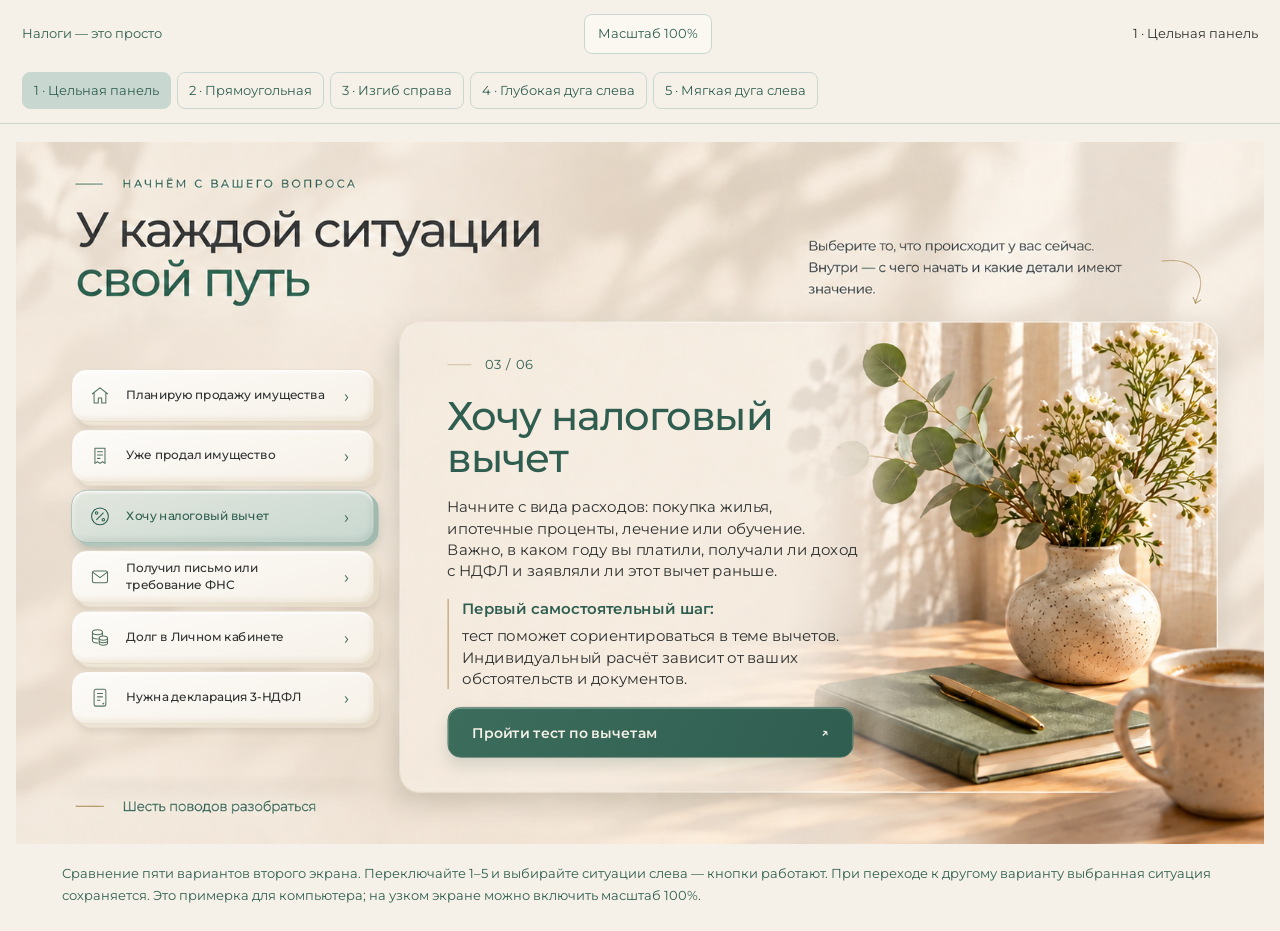
==== page2/index.html @ 642af8bf "Add five panel comparison previews under page2" ====
<!doctype html><html lang="ru"><head><meta charset="utf-8"><meta name="viewport" content="width=device-width,initial-scale=1"><meta name="robots" content="noindex,nofollow"><title>1 · Цельная панель · Сравнение второго экрана</title><link rel="stylesheet" href="assets/lab.css"><link rel="stylesheet" href="assets/scene.css"><link rel="stylesheet" href="assets/gap.css"><link rel="stylesheet" href="assets/b.css"><script src="assets/scene.js" defer></script><link rel="stylesheet" href="assets/variants.css"><script src="assets/variants.js" defer></script></head><body data-variant="4" data-mode="live"><header class="viewer-bar"><a href="../">Налоги — это просто</a><nav class="compositions compositions-all" aria-label="Вариант панели"><a href="index.html" data-composition="b" aria-current="page">1 · Цельная панель</a><a href="2.html" data-composition="rect">2 · Прямоугольная</a><a href="3.html" data-composition="v">3 · Изгиб справа</a><a href="4.html" data-composition="left">4 · Глубокая дуга слева</a><a href="5.html" data-composition="arc">5 · Мягкая дуга слева</a></nav><div class="viewer-controls"><button type="button" data-zoom>Масштаб 100%</button></div><span>1 · Цельная панель</span></header><div class="viewport"><div class="scene-frame"><main id="экран-02" class="artboard"><h1 class="sr-only">У каждой ситуации свой путь</h1><img class="artwork" src="assets/image-225c6e0b09ae.webp" width="1672" height="941" alt="" aria-hidden="true"><div class="interactive-layer"><div class="repair repair-buttons" aria-hidden="true"></div><div class="repair repair-joint" aria-hidden="true"></div><div class="repair repair-copy" aria-hidden="true"></div><div class="choices" role="tablist" aria-label="Выберите свою ситуацию" aria-orientation="vertical"><button class="key" type="button" id="key-0" role="tab" aria-controls="answer-0" aria-selected="false" tabindex="-1"><span class="key-face"><span class="key-icon" aria-hidden="true"><svg viewBox="0 0 24 24" fill="none" stroke="currentColor" stroke-width="1.25" stroke-linecap="round" stroke-linejoin="round" aria-hidden="true"><path d="m3 10 9-7 9 7M5 9v12h5v-6h4v6h5V9"/></svg></span><span class="key-label">Планирую продажу имущества</span><span class="key-arrow" aria-hidden="true">›</span></span></button><button class="key" type="button" id="key-1" role="tab" aria-controls="answer-1" aria-selected="false" tabindex="-1"><span class="key-face"><span class="key-icon" aria-hidden="true"><svg viewBox="0 0 24 24" fill="none" stroke="currentColor" stroke-width="1.25" stroke-linecap="round" stroke-linejoin="round" aria-hidden="true"><path d="M6 3h12v18l-3-2-3 2-3-2-3 2V3Z M9 7h6M9 11h6M9 15h3"/></svg></span><span class="key-label">Уже продал имущество</span><span class="key-arrow" aria-hidden="true">›</span></span></button><button class="key" type="button" id="key-2" role="tab" aria-controls="answer-2" aria-selected="true" tabindex="0"><span class="key-face"><span class="key-icon" aria-hidden="true"><svg viewBox="0 0 24 24" fill="none" stroke="currentColor" stroke-width="1.25" stroke-linecap="round" stroke-linejoin="round" aria-hidden="true"><circle cx="12" cy="12" r="10"/><path d="m8 16 8-8"/><circle cx="8" cy="8" r="1.5"/><circle cx="16" cy="16" r="1.5"/></svg></span><span class="key-label">Хочу налоговый вычет</span><span class="key-arrow" aria-hidden="true">›</span></span></button><button class="key" type="button" id="key-3" role="tab" aria-controls="answer-3" aria-selected="false" tabindex="-1"><span class="key-face"><span class="key-icon" aria-hidden="true"><svg viewBox="0 0 24 24" fill="none" stroke="currentColor" stroke-width="1.25" stroke-linecap="round" stroke-linejoin="round" aria-hidden="true"><rect x="3" y="5" width="18" height="14" rx="2"/><path d="m4 7 8 6 8-6"/></svg></span><span class="key-label">Получил письмо или требование ФНС</span><span class="key-arrow" aria-hidden="true">›</span></span></button><button class="key" type="button" id="key-4" role="tab" aria-controls="answer-4" aria-selected="false" tabindex="-1"><span class="key-face"><span class="key-icon" aria-hidden="true"><svg viewBox="0 0 24 24" fill="none" stroke="currentColor" stroke-width="1.25" stroke-linecap="round" stroke-linejoin="round" aria-hidden="true"><ellipse cx="9" cy="6" rx="6" ry="3"/><path d="M3 6v10c0 1.7 2.7 3 6 3M3 11c0 1.7 2.7 3 6 3M15 6v4"/><ellipse cx="16" cy="13" rx="5" ry="2.5"/><path d="M11 13v6c0 1.4 2.2 2.5 5 2.5s5-1.1 5-2.5v-6M11 16c0 1.4 2.2 2.5 5 2.5s5-1.1 5-2.5"/></svg></span><span class="key-label">Долг в Личном кабинете</span><span class="key-arrow" aria-hidden="true">›</span></span></button><button class="key" type="button" id="key-5" role="tab" aria-controls="answer-5" aria-selected="false" tabindex="-1"><span class="key-face"><span class="key-icon" aria-hidden="true"><svg viewBox="0 0 24 24" fill="none" stroke="currentColor" stroke-width="1.25" stroke-linecap="round" stroke-linejoin="round" aria-hidden="true"><rect x="5" y="2" width="14" height="20" rx="2"/><path d="M9 7h6M9 11h6M9 15h3"/><circle cx="16" cy="19" r=".5"/></svg></span><span class="key-label">Нужна декларация <span class="sx-nowrap">3-НДФЛ</span></span><span class="key-arrow" aria-hidden="true">›</span></span></button></div><article class="response" id="answer-0" role="tabpanel" aria-labelledby="key-0" tabindex="0" hidden><div class="response-inner"><span class="response-number" aria-hidden="true">01 / 06</span><h2>Планирую продажу имущества</h2><div class="response-body"><p>До сделки можно разобрать, как дата и способ приобретения имущества влияют на налог. Наследство, покупка, дарение и долевая собственность требуют разных исходных данных.</p><p class="np02-prepare"><strong>Для начала:</strong> что продаёте, как и когда получили имущество, за какую сумму планируете продать. Если сохранились документы о расходах на покупку — они тоже важны.</p><a class="np02-action" href="../" target="_blank" rel="noopener" data-open-service="consultation" data-topic="Налоги до продажи имущества">Разобрать налоги до сделки</a></div></div></article><article class="response" id="answer-1" role="tabpanel" aria-labelledby="key-1" tabindex="0" hidden><div class="response-inner"><span class="response-number" aria-hidden="true">02 / 06</span><h2>Уже продал имущество</h2><div class="response-body"><p>После продажи разбираем уже состоявшуюся сделку: возникает ли обязанность отчитаться и уплатить налог, какие расходы или вычеты можно учесть. Сам факт продажи ещё не означает, что налог обязательно есть.</p><p class="np02-prepare"><strong>Подготовьте:</strong> даты приобретения и продажи, суммы по договорам, сведения о долях и документы о покупке. Если декларация уже подавалась, сообщите об этом.</p><a class="np02-action" href="../" target="_blank" rel="noopener" data-open-service="consultation" data-topic="Разбор состоявшейся продажи">Разобрать состоявшуюся продажу</a></div></div></article><article class="response" id="answer-2" role="tabpanel" aria-labelledby="key-2" tabindex="0" ><div class="response-inner"><span class="response-number" aria-hidden="true">03 / 06</span><h2>Хочу налоговый вычет</h2><div class="response-body"><p>Начните с вида расходов: покупка жилья, ипотечные проценты, лечение или обучение. Важно, в каком году вы платили, получали ли доход с НДФЛ и заявляли ли этот вычет раньше.</p><p class="np02-prepare"><strong>Первый самостоятельный шаг:</strong> тест поможет сориентироваться в теме вычетов. Индивидуальный расчёт зависит от ваших обстоятельств и документов.</p><a class="np02-action" href="https://secret.nalog-prosto.ru/vychety/test/" target="_blank" rel="noopener noreferrer">Пройти тест по вычетам</a></div></div></article><article class="response" id="answer-3" role="tabpanel" aria-labelledby="key-3" tabindex="0" hidden><div class="response-inner"><span class="response-number" aria-hidden="true">04 / 06</span><h2>Получил письмо или требование ФНС</h2><div class="response-body"><p>Уведомление, требование, акт и решение — разные документы. Для следующего шага нужно увидеть, что именно просит инспекция, к какому периоду относится вопрос и какой срок указан в документе.</p><p class="np02-prepare"><strong>Начните с документа:</strong> укажите его название, дату получения и суть запроса. Для предметного разбора важны все страницы и приложения, а не только заголовок.</p><a class="np02-action" href="../" target="_blank" rel="noopener" data-topic="Разбор письма или требования ФНС">Обсудить разбор документа</a></div></div></article><article class="response" id="answer-4" role="tabpanel" aria-labelledby="key-4" tabindex="0" hidden><div class="response-inner"><span class="response-number" aria-hidden="true">05 / 06</span><h2>Долг в Личном кабинете</h2><div class="response-body"><p>Одна общая сумма не объясняет причину задолженности. Нужна детализация: какой налог начислен, за какой период, какие платежи учтены, есть ли пени и сообщения инспекции.</p><p class="np02-prepare"><strong>Для обращения:</strong> опишите, что не сходится с вашими расчётами, когда заметили сумму и какие оплаты уже были. Способ передачи сведений из кабинета согласуем отдельно.</p><a class="np02-action" href="../" target="_blank" rel="noopener" data-open-service="account" data-topic="Анализ задолженности в ЛК ФНС">Обсудить анализ ЛК</a></div></div></article><article class="response" id="answer-5" role="tabpanel" aria-labelledby="key-5" tabindex="0" hidden><div class="response-inner"><span class="response-number" aria-hidden="true">06 / 06</span><h2>Нужна декларация <span class="sx-nowrap">3-НДФЛ</span></h2><div class="response-body"><p>Декларация на вычет и декларация о доходе решают разные задачи. Укажите год, причину подготовки, виды доходов и вычетов. Отдельно важно, первичная это декларация или исправление уже поданной.</p><p class="np02-prepare"><strong>Не только заполнить форму:</strong> сведения в декларации должны соответствовать вашей ситуации и подтверждающим документам. Сначала определяем задачу, затем состав подготовки.</p><a class="np02-action" href="../" target="_blank" rel="noopener" data-open-service="declaration" data-topic="Подготовка декларации 3-НДФЛ">Посмотреть порядок подготовки</a></div></div></article></div></main></div></div><footer class="viewer-note">Сравнение пяти вариантов второго экрана. Переключайте 1–5 и выбирайте ситуации слева — кнопки работают. При переходе к другому варианту выбранная ситуация сохраняется. Это примерка для компьютера; на узком экране можно включить масштаб 100%.</footer></body></html>
---- page2/assets/lab.css ----
@font-face{font-family:Montserrat;src:url('Montserrat.woff2') format('woff2');font-weight:100 900;font-display:swap}
:root{--paper:#F6F1E8;--sage:#C8D8D0;--green:#2F5E50;--gold:#C7B08A;--ink:#2E3130;--white:#fff;--small:13px;--body:16px;--title:48px;--answer:30px;--panel-radius:20px;--panel-shadow:0 16px 48px color-mix(in srgb,var(--ink) 6%,transparent)}
*{box-sizing:border-box}body{margin:0;background:var(--paper);color:var(--ink);font-family:Montserrat,Arial,sans-serif}button,a{-webkit-tap-highlight-color:transparent}button{font:inherit}a{color:var(--green)}a:focus-visible,button:focus-visible,summary:focus-visible{outline:3px solid var(--green);outline-offset:6px}[hidden]{display:none!important}
.lab-bar{display:flex;justify-content:space-between;align-items:center;gap:24px;padding:15px 32px;border-bottom:1px solid var(--sage);font-size:var(--small);background:color-mix(in srgb,var(--paper) 65%,var(--white))}.lab-bar a{text-decoration:none}.lab-nav{display:flex;gap:6px}.lab-nav a{padding:9px 13px;border:1px solid transparent;border-radius:8px}.lab-nav a[aria-current]{background:var(--green);color:var(--paper)}.lab-status{font-size:12px;color:var(--green)}
#экран-02{max-width:1440px;margin:auto;padding:42px 64px 32px}
#экран-02 .heading{display:grid;grid-template-columns:1fr 410px;align-items:end;gap:60px;margin-bottom:38px}
#экран-02 .kicker{margin:0 0 17px;font-size:var(--small);letter-spacing:.12em;text-transform:uppercase;color:var(--green)}
#экран-02 h1{font-size:var(--title);font-weight:500;line-height:1.12;letter-spacing:-.045em;margin:0}
#экран-02 h1 span{color:var(--green)}
#экран-02 .lead{font-size:var(--body);line-height:1.75;margin:0 0 4px;max-width:380px}
#экран-02 .stage{position:relative;isolation:isolate;display:grid;grid-template-columns:440px minmax(0,1fr);gap:34px;min-height:570px;align-items:start}
#экран-02 .choices{display:grid;gap:17px;padding:16px 0 20px;position:relative;z-index:2}
#экран-02 .key{--dx:3px;--dy:3px;--radius:12px;--face-top:color-mix(in srgb,var(--white) 72%,var(--paper));--face-bottom:var(--paper);--side-top:color-mix(in srgb,var(--paper) 82%,var(--gold));--side-bottom:color-mix(in srgb,var(--paper) 65%,var(--gold));--outline:color-mix(in srgb,var(--gold) 34%,var(--paper));--cast:0 5px 9px color-mix(in srgb,var(--ink) 9%,transparent),0 13px 22px color-mix(in srgb,var(--gold) 10%,transparent);--bevel:inset 0 1px 1px var(--white),inset -1px -1px 2px color-mix(in srgb,var(--gold) 17%,transparent);position:relative;isolation:isolate;width:100%;height:76px;border:0;background:transparent;color:var(--ink);padding:0;text-align:left;cursor:pointer;border-radius:var(--radius)}
#экран-02 .key::before{content:'';position:absolute;inset:0 var(--dx) var(--dy) 0;transform:translate(var(--dx),var(--dy));border-radius:var(--radius);background:linear-gradient(120deg,var(--side-top) 30%,var(--side-bottom));box-shadow:var(--cast);border:1px solid var(--outline)}
#экран-02 .key-face{position:absolute;inset:0 var(--dx) var(--dy) 0;display:grid;grid-template-columns:30px 1fr 16px;align-items:center;gap:19px;padding:10px 24px;border-radius:var(--radius);background:linear-gradient(165deg,var(--face-top),var(--face-bottom));border:1px solid var(--outline);box-shadow:var(--bevel);transition:transform .16s ease,filter .16s ease}
#экран-02 .key-icon{display:flex;align-items:center;color:color-mix(in srgb,var(--green) 75%,var(--gold))}
#экран-02 .key-icon svg{width:27px;height:27px}
#экран-02 .key-label{font-size:var(--body);font-weight:500;line-height:1.42}
#экран-02 .key-arrow{color:var(--green);font-size:23px;font-weight:400}
#экран-02 .key[aria-selected=true]{--face-top:color-mix(in srgb,var(--sage) 42%,var(--paper));--face-bottom:var(--sage);--side-top:color-mix(in srgb,var(--sage) 85%,var(--green));--side-bottom:color-mix(in srgb,var(--sage) 74%,var(--green));--outline:color-mix(in srgb,var(--sage) 75%,var(--green));--cast:0 5px 10px color-mix(in srgb,var(--green) 15%,transparent),0 16px 24px color-mix(in srgb,var(--green) 9%,transparent);color:var(--green)}
#экран-02 .key[aria-selected=true] .key-icon{color:var(--green)}
/* Only these material parameters change between the four samples. */
body[data-variant='2'] #экран-02 .key{--dx:8px;--dy:4px;--radius:13px;--bevel:inset 0 1px 1px var(--white),inset -2px -1px 3px color-mix(in srgb,var(--gold) 19%,transparent)}
body[data-variant='2'] #экран-02 .key::before{background:linear-gradient(90deg,var(--side-top) 65%,var(--side-bottom) 98%)}
body[data-variant='3'] #экран-02 .key{--dx:3px;--dy:6px;--radius:11px;--bevel:inset 0 1px 1px var(--white),inset 0 -2px 2px color-mix(in srgb,var(--gold) 14%,transparent)}
body[data-variant='3'] #экран-02 .key::before{box-shadow:inset 0 -2px 0 color-mix(in srgb,var(--white) 40%,transparent),var(--cast)}
body[data-variant='4'] #экран-02 .key{--dx:6px;--dy:5px;--radius:21px;--bevel:inset 0 3px 4px color-mix(in srgb,var(--white) 85%,transparent),inset 3px 0 6px color-mix(in srgb,var(--white) 40%,transparent),inset -3px -4px 7px color-mix(in srgb,var(--gold) 24%,transparent)}
body[data-variant='4'] #экран-02 .key[aria-selected=true]{--bevel:inset 0 3px 4px color-mix(in srgb,var(--white) 72%,transparent),inset 3px 0 6px color-mix(in srgb,var(--white) 35%,transparent),inset -3px -4px 7px color-mix(in srgb,var(--green) 13%,transparent)}
#экран-02 .photo{position:absolute;z-index:-1;inset:0 0 0 460px;margin:0;border-radius:var(--panel-radius);overflow:hidden;background:var(--paper);box-shadow:var(--panel-shadow)}
#экран-02 .photo img{width:100%;height:100%;object-fit:cover;object-position:right center;display:block}
#экран-02 .photo::after{content:'';position:absolute;inset:0;background:linear-gradient(90deg,var(--paper),color-mix(in srgb,var(--paper) 94%,transparent) 39%,transparent 76%)}
#экран-02 .answer{position:relative;z-index:1;padding:32px 32px 30px;width:calc(100% - 212px);min-width:460px;min-height:538px;margin:16px 0;background:color-mix(in srgb,var(--paper) 96%,transparent);border:1px solid color-mix(in srgb,var(--white) 70%,var(--paper));border-radius:var(--panel-radius);box-shadow:var(--panel-shadow)}
#экран-02 .number{font-size:var(--small);color:var(--green);letter-spacing:.13em;display:flex;align-items:center;gap:14px}
#экран-02 .number::before{content:'';width:26px;height:1px;background:var(--gold)}
#экран-02 h2{font-size:var(--answer);color:var(--green);font-weight:500;line-height:1.17;letter-spacing:-.035em;margin:24px 0}
#экран-02 .answer-body{font-size:var(--body);line-height:1.65}
#экран-02 .answer-body p{margin:0 0 22px}
#экран-02 .np02-prepare{border-left:2px solid var(--gold);padding-left:17px}
#экран-02 .np02-prepare strong{display:block;color:var(--green);font-weight:600;margin-bottom:5px}
#экран-02 .np02-action{display:flex;gap:15px;justify-content:space-between;align-items:center;text-decoration:none;color:var(--paper);background:var(--green);border-radius:10px;padding:14px 18px;font-size:14px;line-height:1.5;font-weight:500}
#экран-02 .np02-action::after{content:'↗'}
#экран-02 .sx-nowrap{white-space:nowrap}
#экран-02 .foot{font-size:var(--small);color:var(--green);margin:19px 0 0}
.variant-note{max-width:1312px;margin:0 auto;padding:0 0 24px;display:flex;justify-content:space-between;gap:32px;font-size:var(--small);line-height:1.6;color:var(--green)}
@media(hover:hover) and (pointer:fine){#экран-02 .key:hover .key-face{transform:translate(-1px,-1px);filter:brightness(1.015)}}
#экран-02 .key:active .key-face{transform:translate(2px,2px);filter:none}
@media(prefers-reduced-motion:reduce){#экран-02 .key-face{transition:none}}
@media(min-width:1441px){#экран-02{padding-top:56px}}
@media(max-width:1250px) and (min-width:900px){#экран-02{padding-inline:36px}#экран-02 .stage{grid-template-columns:380px 1fr;gap:26px}#экран-02 .photo{left:398px}#экран-02 .answer{min-width:0;width:100%;background:color-mix(in srgb,var(--paper) 95%,transparent)}#экран-02 .heading{grid-template-columns:1fr 350px;gap:40px}.variant-note{padding-inline:36px}}
@media(max-width:899px){:root{--title:35px;--answer:27px}.lab-bar{flex-wrap:wrap;padding:14px 20px;gap:12px}.lab-nav{order:3;width:100%;flex-wrap:wrap}.lab-nav a{padding:9px}.lab-status{display:none}#экран-02{padding:32px 20px}#экран-02 .heading{display:block;margin-bottom:24px}#экран-02 .lead{margin-top:23px}#экран-02 .stage{display:flex;flex-direction:column;gap:24px;min-height:0}#экран-02 .choices{width:100%;gap:16px;padding:0}#экран-02 .key{height:84px}#экран-02 .key-face{padding-inline:18px;gap:12px}#экран-02 .photo{position:relative;inset:auto;order:3;width:100%;height:200px;z-index:0}#экран-02 .photo::after{display:none}#экран-02 .answer{width:100%;min-width:0;min-height:0;margin:0;padding:25px 23px;background:color-mix(in srgb,var(--paper) 85%,var(--white))}#экран-02 .np02-action{font-size:var(--body)}.variant-note{padding:0 20px 28px;display:block}.variant-note span{display:block;margin-top:10px}}
.capture .lab-bar,.capture .variant-note{display:none}
---- page2/assets/scene.css ----
/* Original 1672 × 941 artwork is the coordinate system; chosen buttons keep their native geometry. */
body{background:#F6F1E8}
.viewer-bar{display:flex;align-items:center;justify-content:space-between;gap:18px;padding:14px 22px;border-bottom:1px solid #C8D8D0;font-size:13px;line-height:1.5}
.viewer-bar a{text-decoration:none}.viewer-controls{display:flex;gap:8px;flex-wrap:wrap}.viewer-controls button{padding:9px 13px;border:1px solid #C8D8D0;border-radius:8px;background:#FBF8F2;color:#2F5E50;cursor:pointer;font:inherit}
.viewer-controls button[aria-pressed=true]{color:#F6F1E8;background:#2F5E50;border-color:#2F5E50}
.viewport{margin:18px auto;position:relative;overflow:auto;width:calc(100% - 32px);max-width:1672px}
.scene-frame{position:relative;margin:auto}
#экран-02.artboard{position:absolute;left:0;top:0;width:1672px;height:941px;max-width:none;margin:0;padding:0;transform-origin:top left;isolation:isolate;overflow:hidden}
.artwork{position:absolute;inset:0;display:block;width:1672px;height:941px;max-width:none;z-index:-2;user-select:none;pointer-events:none}
.repair{position:absolute;pointer-events:none;z-index:-1;background-image:url('image-3911b4576bc3.webp');background-repeat:no-repeat;background-size:1672px 941px}
.repair-buttons{left:0;top:220px;width:495px;height:659px;background-position:0 -220px;mask-image:linear-gradient(90deg,#000,#000 calc(100% - 2px),transparent),linear-gradient(transparent,#000 34px,#000 calc(100% - 32px),transparent);mask-composite:intersect}
.repair-joint{left:488px;top:444px;width:49px;height:116px;background-position:-488px -444px;mask-image:linear-gradient(transparent,#000 8px,#000 calc(100% - 8px),transparent)}
.repair-copy{left:508px;top:245px;width:646px;height:615px;background-position:-508px -245px;clip-path:path('M24 3 H567 Q588 3 592 23 C618 116 642 219 639 312 C637 410 620 514 597 590 Q592 609 568 609 H25 Q4 609 4 588 V24 Q4 3 24 3 Z')}
#экран-02 .choices{position:absolute;left:74px;top:304px;width:440px;display:grid;gap:5px;padding:0;margin:0;z-index:3}
#экран-02 .key{width:440px;height:76px}
#экран-02 .key-face{padding:10px 24px;gap:19px}
#экран-02 .response{position:absolute;left:563px;top:286px;width:560px;height:548px;margin:0;padding:0;color:#2E3130;z-index:2}
#экран-02 .response[hidden]{display:none}
#экран-02 .response-number{display:flex;align-items:center;gap:18px;height:24px;font-size:17px;line-height:24px;color:#2F5E50;letter-spacing:.08em}
#экран-02 .response-number::before{content:'';width:32px;height:1px;background:#C7B08A}
#экран-02 .response h2{font-size:54px;font-weight:500;line-height:1.04;letter-spacing:-.035em;color:#2F5E50;margin:29px 0 24px}
#экран-02 .response-body{font-size:20px;line-height:1.42;font-weight:400}
#экран-02 .response-body p{margin:0 0 23px}
#экран-02 .response-body .np02-prepare{border-left:2px solid #C7B08A;padding-left:18px;margin:0 0 24px}
#экран-02 .response-body .np02-prepare strong{display:block;font-weight:600;color:#2F5E50;margin-bottom:8px}
#экран-02 .response-body .np02-action{display:flex;align-items:center;justify-content:space-between;gap:18px;width:510px;min-height:68px;padding:17px 32px;border:1px solid color-mix(in srgb,#2F5E50 85%,#C8D8D0);border-radius:18px;background:linear-gradient(120deg,#3C6D5C,#2F5E50);box-shadow:0 10px 18px color-mix(in srgb,#2F5E50 16%,transparent),inset 0 1px 1px #9DB8AB;color:#F6F1E8;font-size:19px;font-weight:600;line-height:1.35;text-decoration:none}
#экран-02 .response-body .np02-action::after{content:'↗';font-size:18px}
#экран-02 .response.dense h2{font-size:46px;margin:22px 0 20px}
#экран-02 .response.dense .response-body{font-size:19px;line-height:1.38}
#экран-02 .response.dense .response-body p{margin-bottom:18px}
#экран-02 .response.dense .np02-prepare{margin-bottom:20px}
#экран-02 .response.dense .np02-action{min-height:62px;padding-block:14px}
#экран-02 .response.compact h2{font-size:42px;margin-top:18px;margin-bottom:18px}
#экран-02 .response.compact .response-body{font-size:18px;line-height:1.38}
.sr-only{position:absolute;width:1px;height:1px;overflow:hidden;clip-path:inset(50%);white-space:nowrap}
.viewer-note{max-width:1200px;margin:10px auto 24px;padding:0 22px;font-size:13px;line-height:1.7;color:#2F5E50}
body[data-mode=original] .interactive-layer{visibility:hidden;pointer-events:none}
.capture .viewer-bar,.capture .viewer-note{display:none}.capture .viewport{margin:0;width:100%;max-width:none}
@media(max-width:700px){.viewer-bar{flex-wrap:wrap;padding:12px 16px}.viewer-controls{width:100%}.viewer-controls button{font-size:12px}.viewport{width:calc(100% - 16px)}.viewer-note{font-size:13px}}
---- page2/assets/gap.css ----
/* Keep the left edge, height and material; shorten only the right end. */
#экран-02 .choices{width:412px}
#экран-02 .key{width:412px}
---- page2/assets/b.css ----
/* Variant B retains its original integrated rectangular scene. */
.repair{background-image:url('image-53e39929f300.webp')}
.repair-buttons{width:511px}
.repair-joint{left:500px;top:432px;width:53px;height:180px;background-position:-500px -432px;mask-image:linear-gradient(90deg,transparent,#000 6px,#000 calc(100% - 6px),transparent),linear-gradient(transparent,#000 8px,#000 calc(100% - 8px),transparent);mask-composite:intersect}
.repair-copy{left:517px;top:246px;width:643px;height:620px;background-position:-517px -246px;clip-path:inset(0 round 28px 0 0 28px);mask-image:linear-gradient(90deg,transparent,#000 8px,#000 calc(100% - 28px),transparent),linear-gradient(transparent,#000 12px,#000 calc(100% - 12px),transparent);mask-composite:intersect}
#экран-02 .response{left:578px;width:550px}
#экран-02 .response-body .np02-action{width:544px}
---- page2/assets/variants.css ----
.compositions{display:flex;align-items:center;gap:6px;flex-wrap:wrap}
.compositions a{display:block;padding:8px 11px;border:1px solid #C8D8D0;border-radius:8px;white-space:nowrap;font-size:13px}
.compositions a[aria-current=page]{background:#C8D8D0;color:#2F5E50}
@media(max-width:1100px){.viewer-bar{flex-wrap:wrap}.compositions{order:3;width:100%}}

/* Numbered compositions stay together on a dedicated toolbar row. */
.viewer-bar:has(.compositions-all){flex-wrap:wrap}
.compositions-all{order:3;width:100%}
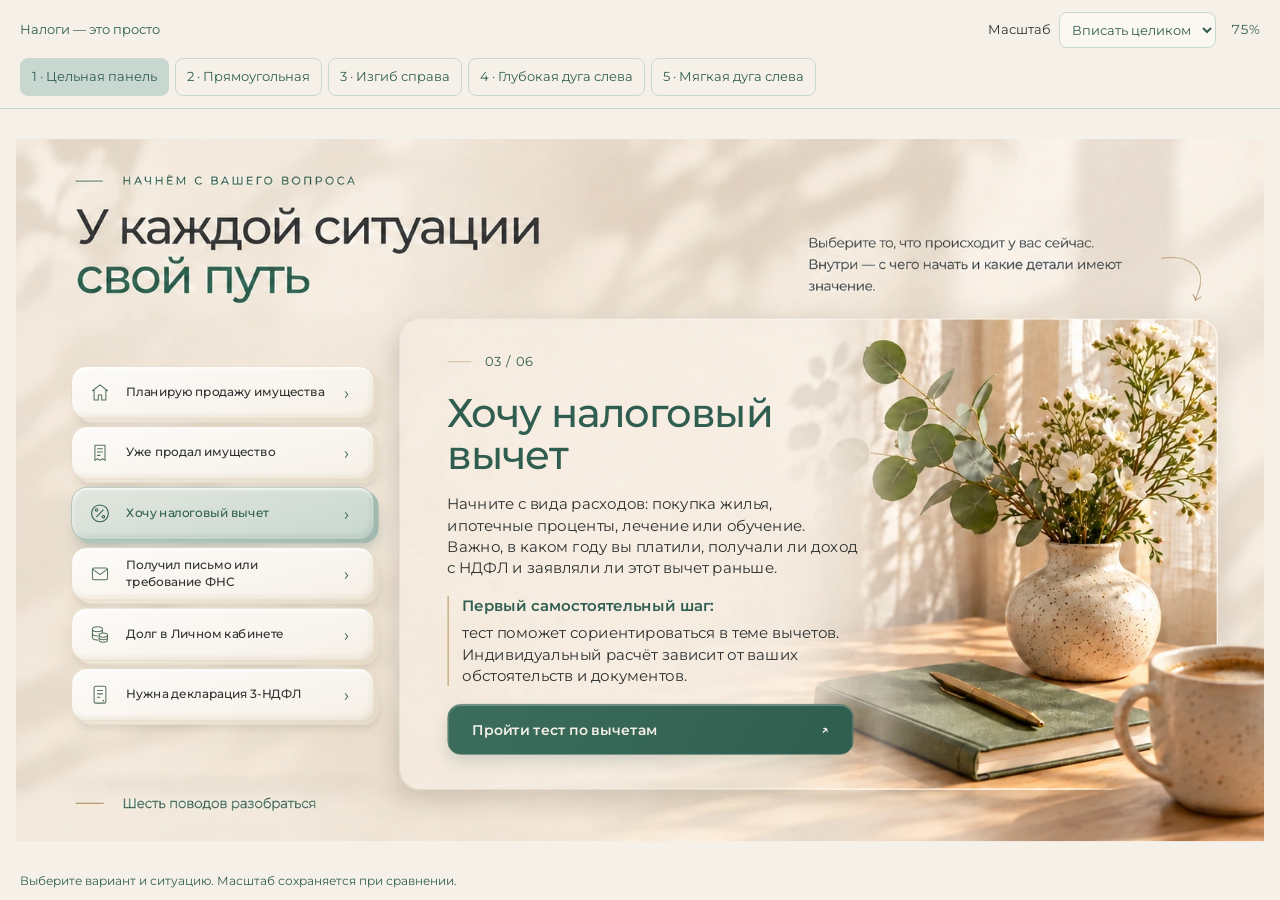
==== commit e61b47c5: "Fit comparison gallery to viewport and preload compact scenes" ====
--- a/page2/index.html
+++ b/page2/index.html
@@ -1 +1 @@
-<!doctype html><html lang="ru"><head><meta charset="utf-8"><meta name="viewport" content="width=device-width,initial-scale=1"><meta name="robots" content="noindex,nofollow"><title>1 · Цельная панель · Сравнение второго экрана</title><link rel="stylesheet" href="assets/lab.css"><link rel="stylesheet" href="assets/scene.css"><link rel="stylesheet" href="assets/gap.css"><link rel="stylesheet" href="assets/b.css"><script src="assets/scene.js" defer></script><link rel="stylesheet" href="assets/variants.css"><script src="assets/variants.js" defer></script></head><body data-variant="4" data-mode="live"><header class="viewer-bar"><a href="../">Налоги — это просто</a><nav class="compositions compositions-all" aria-label="Вариант панели"><a href="index.html" data-composition="b" aria-current="page">1 · Цельная панель</a><a href="2.html" data-composition="rect">2 · Прямоугольная</a><a href="3.html" data-composition="v">3 · Изгиб справа</a><a href="4.html" data-composition="left">4 · Глубокая дуга слева</a><a href="5.html" data-composition="arc">5 · Мягкая дуга слева</a></nav><div class="viewer-controls"><button type="button" data-zoom>Масштаб 100%</button></div><span>1 · Цельная панель</span></header><div class="viewport"><div class="scene-frame"><main id="экран-02" class="artboard"><h1 class="sr-only">У каждой ситуации свой путь</h1><img class="artwork" src="assets/image-225c6e0b09ae.webp" width="1672" height="941" alt="" aria-hidden="true"><div class="interactive-layer"><div class="repair repair-buttons" aria-hidden="true"></div><div class="repair repair-joint" aria-hidden="true"></div><div class="repair repair-copy" aria-hidden="true"></div><div class="choices" role="tablist" aria-label="Выберите свою ситуацию" aria-orientation="vertical"><button class="key" type="button" id="key-0" role="tab" aria-controls="answer-0" aria-selected="false" tabindex="-1"><span class="key-face"><span class="key-icon" aria-hidden="true"><svg viewBox="0 0 24 24" fill="none" stroke="currentColor" stroke-width="1.25" stroke-linecap="round" stroke-linejoin="round" aria-hidden="true"><path d="m3 10 9-7 9 7M5 9v12h5v-6h4v6h5V9"/></svg></span><span class="key-label">Планирую продажу имущества</span><span class="key-arrow" aria-hidden="true">›</span></span></button><button class="key" type="button" id="key-1" role="tab" aria-controls="answer-1" aria-selected="false" tabindex="-1"><span class="key-face"><span class="key-icon" aria-hidden="true"><svg viewBox="0 0 24 24" fill="none" stroke="currentColor" stroke-width="1.25" stroke-linecap="round" stroke-linejoin="round" aria-hidden="true"><path d="M6 3h12v18l-3-2-3 2-3-2-3 2V3Z M9 7h6M9 11h6M9 15h3"/></svg></span><span class="key-label">Уже продал имущество</span><span class="key-arrow" aria-hidden="true">›</span></span></button><button class="key" type="button" id="key-2" role="tab" aria-controls="answer-2" aria-selected="true" tabindex="0"><span class="key-face"><span class="key-icon" aria-hidden="true"><svg viewBox="0 0 24 24" fill="none" stroke="currentColor" stroke-width="1.25" stroke-linecap="round" stroke-linejoin="round" aria-hidden="true"><circle cx="12" cy="12" r="10"/><path d="m8 16 8-8"/><circle cx="8" cy="8" r="1.5"/><circle cx="16" cy="16" r="1.5"/></svg></span><span class="key-label">Хочу налоговый вычет</span><span class="key-arrow" aria-hidden="true">›</span></span></button><button class="key" type="button" id="key-3" role="tab" aria-controls="answer-3" aria-selected="false" tabindex="-1"><span class="key-face"><span class="key-icon" aria-hidden="true"><svg viewBox="0 0 24 24" fill="none" stroke="currentColor" stroke-width="1.25" stroke-linecap="round" stroke-linejoin="round" aria-hidden="true"><rect x="3" y="5" width="18" height="14" rx="2"/><path d="m4 7 8 6 8-6"/></svg></span><span class="key-label">Получил письмо или требование ФНС</span><span class="key-arrow" aria-hidden="true">›</span></span></button><button class="key" type="button" id="key-4" role="tab" aria-controls="answer-4" aria-selected="false" tabindex="-1"><span class="key-face"><span class="key-icon" aria-hidden="true"><svg viewBox="0 0 24 24" fill="none" stroke="currentColor" stroke-width="1.25" stroke-linecap="round" stroke-linejoin="round" aria-hidden="true"><ellipse cx="9" cy="6" rx="6" ry="3"/><path d="M3 6v10c0 1.7 2.7 3 6 3M3 11c0 1.7 2.7 3 6 3M15 6v4"/><ellipse cx="16" cy="13" rx="5" ry="2.5"/><path d="M11 13v6c0 1.4 2.2 2.5 5 2.5s5-1.1 5-2.5v-6M11 16c0 1.4 2.2 2.5 5 2.5s5-1.1 5-2.5"/></svg></span><span class="key-label">Долг в Личном кабинете</span><span class="key-arrow" aria-hidden="true">›</span></span></button><button class="key" type="button" id="key-5" role="tab" aria-controls="answer-5" aria-selected="false" tabindex="-1"><span class="key-face"><span class="key-icon" aria-hidden="true"><svg viewBox="0 0 24 24" fill="none" stroke="currentColor" stroke-width="1.25" stroke-linecap="round" stroke-linejoin="round" aria-hidden="true"><rect x="5" y="2" width="14" height="20" rx="2"/><path d="M9 7h6M9 11h6M9 15h3"/><circle cx="16" cy="19" r=".5"/></svg></span><span class="key-label">Нужна декларация <span class="sx-nowrap">3-НДФЛ</span></span><span class="key-arrow" aria-hidden="true">›</span></span></button></div><article class="response" id="answer-0" role="tabpanel" aria-labelledby="key-0" tabindex="0" hidden><div class="response-inner"><span class="response-number" aria-hidden="true">01 / 06</span><h2>Планирую продажу имущества</h2><div class="response-body"><p>До сделки можно разобрать, как дата и способ приобретения имущества влияют на налог. Наследство, покупка, дарение и долевая собственность требуют разных исходных данных.</p><p class="np02-prepare"><strong>Для начала:</strong> что продаёте, как и когда получили имущество, за какую сумму планируете продать. Если сохранились документы о расходах на покупку — они тоже важны.</p><a class="np02-action" href="../" target="_blank" rel="noopener" data-open-service="consultation" data-topic="Налоги до продажи имущества">Разобрать налоги до сделки</a></div></div></article><article class="response" id="answer-1" role="tabpanel" aria-labelledby="key-1" tabindex="0" hidden><div class="response-inner"><span class="response-number" aria-hidden="true">02 / 06</span><h2>Уже продал имущество</h2><div class="response-body"><p>После продажи разбираем уже состоявшуюся сделку: возникает ли обязанность отчитаться и уплатить налог, какие расходы или вычеты можно учесть. Сам факт продажи ещё не означает, что налог обязательно есть.</p><p class="np02-prepare"><strong>Подготовьте:</strong> даты приобретения и продажи, суммы по договорам, сведения о долях и документы о покупке. Если декларация уже подавалась, сообщите об этом.</p><a class="np02-action" href="../" target="_blank" rel="noopener" data-open-service="consultation" data-topic="Разбор состоявшейся продажи">Разобрать состоявшуюся продажу</a></div></div></article><article class="response" id="answer-2" role="tabpanel" aria-labelledby="key-2" tabindex="0" ><div class="response-inner"><span class="response-number" aria-hidden="true">03 / 06</span><h2>Хочу налоговый вычет</h2><div class="response-body"><p>Начните с вида расходов: покупка жилья, ипотечные проценты, лечение или обучение. Важно, в каком году вы платили, получали ли доход с НДФЛ и заявляли ли этот вычет раньше.</p><p class="np02-prepare"><strong>Первый самостоятельный шаг:</strong> тест поможет сориентироваться в теме вычетов. Индивидуальный расчёт зависит от ваших обстоятельств и документов.</p><a class="np02-action" href="https://secret.nalog-prosto.ru/vychety/test/" target="_blank" rel="noopener noreferrer">Пройти тест по вычетам</a></div></div></article><article class="response" id="answer-3" role="tabpanel" aria-labelledby="key-3" tabindex="0" hidden><div class="response-inner"><span class="response-number" aria-hidden="true">04 / 06</span><h2>Получил письмо или требование ФНС</h2><div class="response-body"><p>Уведомление, требование, акт и решение — разные документы. Для следующего шага нужно увидеть, что именно просит инспекция, к какому периоду относится вопрос и какой срок указан в документе.</p><p class="np02-prepare"><strong>Начните с документа:</strong> укажите его название, дату получения и суть запроса. Для предметного разбора важны все страницы и приложения, а не только заголовок.</p><a class="np02-action" href="../" target="_blank" rel="noopener" data-topic="Разбор письма или требования ФНС">Обсудить разбор документа</a></div></div></article><article class="response" id="answer-4" role="tabpanel" aria-labelledby="key-4" tabindex="0" hidden><div class="response-inner"><span class="response-number" aria-hidden="true">05 / 06</span><h2>Долг в Личном кабинете</h2><div class="response-body"><p>Одна общая сумма не объясняет причину задолженности. Нужна детализация: какой налог начислен, за какой период, какие платежи учтены, есть ли пени и сообщения инспекции.</p><p class="np02-prepare"><strong>Для обращения:</strong> опишите, что не сходится с вашими расчётами, когда заметили сумму и какие оплаты уже были. Способ передачи сведений из кабинета согласуем отдельно.</p><a class="np02-action" href="../" target="_blank" rel="noopener" data-open-service="account" data-topic="Анализ задолженности в ЛК ФНС">Обсудить анализ ЛК</a></div></div></article><article class="response" id="answer-5" role="tabpanel" aria-labelledby="key-5" tabindex="0" hidden><div class="response-inner"><span class="response-number" aria-hidden="true">06 / 06</span><h2>Нужна декларация <span class="sx-nowrap">3-НДФЛ</span></h2><div class="response-body"><p>Декларация на вычет и декларация о доходе решают разные задачи. Укажите год, причину подготовки, виды доходов и вычетов. Отдельно важно, первичная это декларация или исправление уже поданной.</p><p class="np02-prepare"><strong>Не только заполнить форму:</strong> сведения в декларации должны соответствовать вашей ситуации и подтверждающим документам. Сначала определяем задачу, затем состав подготовки.</p><a class="np02-action" href="../" target="_blank" rel="noopener" data-open-service="declaration" data-topic="Подготовка декларации 3-НДФЛ">Посмотреть порядок подготовки</a></div></div></article></div></main></div></div><footer class="viewer-note">Сравнение пяти вариантов второго экрана. Переключайте 1–5 и выбирайте ситуации слева — кнопки работают. При переходе к другому варианту выбранная ситуация сохраняется. Это примерка для компьютера; на узком экране можно включить масштаб 100%.</footer></body></html>
+<!doctype html><html lang="ru"><head><meta charset="utf-8"><meta name="viewport" content="width=device-width,initial-scale=1"><meta name="robots" content="noindex,nofollow"><title>1 · Цельная панель · Сравнение второго экрана</title><link rel="preload" href="assets/montserrat-gallery-v2.woff2" as="font" type="font/woff2" crossorigin><script>(()=>{const v=Number(new URLSearchParams(location.search).get('v'))||1;const l=document.createElement('link');l.rel='preload';l.as='image';l.fetchPriority='high';l.href='assets/panel-'+(Number.isInteger(v)&&v>=1&&v<=5?v:1)+'-v2.webp';document.head.append(l);})();</script><link rel="stylesheet" href="assets/material-v2.css"><link rel="stylesheet" href="assets/gallery-v2.css"><script src="assets/gallery-v2.js" defer></script></head><body data-variant="4" data-composition="1" data-initial-variant="1"><header class="viewer-bar"><a href="../">Налоги — это просто</a><nav class="compositions" aria-label="Вариант панели"><a href="./?v=1" data-composition="1" aria-current="page">1 · Цельная панель</a><a href="./?v=2" data-composition="2">2 · Прямоугольная</a><a href="./?v=3" data-composition="3">3 · Изгиб справа</a><a href="./?v=4" data-composition="4">4 · Глубокая дуга слева</a><a href="./?v=5" data-composition="5">5 · Мягкая дуга слева</a></nav><div class="viewer-controls"><label for="zoom">Масштаб</label><select id="zoom" aria-label="Масштаб" data-zoom-select><option value="fit">Вписать целиком</option><option value="100">100%</option><option value="90">90%</option><option value="80">80%</option><option value="70">70%</option><option value="60">60%</option><option value="50">50%</option></select><span id="actual-scale" aria-live="off"></span></div></header><div class="viewport"><div class="scene-frame"><main id="экран-02" class="artboard"><h1 class="sr-only">У каждой ситуации свой путь</h1><img class="artwork" src="[data-uri]" width="1672" height="941" alt="" aria-hidden="true"><div class="interactive-layer"><div class="panel-side" aria-hidden="true"></div><div class="choices" role="tablist" aria-label="Выберите свою ситуацию" aria-orientation="vertical"><button class="key" type="button" id="key-0" role="tab" aria-controls="answer-0" aria-selected="false" tabindex="-1"><span class="key-face"><span class="key-icon" aria-hidden="true"><svg viewBox="0 0 24 24" fill="none" stroke="currentColor" stroke-width="1.25" stroke-linecap="round" stroke-linejoin="round" aria-hidden="true"><path d="m3 10 9-7 9 7M5 9v12h5v-6h4v6h5V9"/></svg></span><span class="key-label">Планирую продажу имущества</span><span class="key-arrow" aria-hidden="true">›</span></span></button><button class="key" type="button" id="key-1" role="tab" aria-controls="answer-1" aria-selected="false" tabindex="-1"><span class="key-face"><span class="key-icon" aria-hidden="true"><svg viewBox="0 0 24 24" fill="none" stroke="currentColor" stroke-width="1.25" stroke-linecap="round" stroke-linejoin="round" aria-hidden="true"><path d="M6 3h12v18l-3-2-3 2-3-2-3 2V3Z M9 7h6M9 11h6M9 15h3"/></svg></span><span class="key-label">Уже продал имущество</span><span class="key-arrow" aria-hidden="true">›</span></span></button><button class="key" type="button" id="key-2" role="tab" aria-controls="answer-2" aria-selected="true" tabindex="0"><span class="key-face"><span class="key-icon" aria-hidden="true"><svg viewBox="0 0 24 24" fill="none" stroke="currentColor" stroke-width="1.25" stroke-linecap="round" stroke-linejoin="round" aria-hidden="true"><circle cx="12" cy="12" r="10"/><path d="m8 16 8-8"/><circle cx="8" cy="8" r="1.5"/><circle cx="16" cy="16" r="1.5"/></svg></span><span class="key-label">Хочу налоговый вычет</span><span class="key-arrow" aria-hidden="true">›</span></span></button><button class="key" type="button" id="key-3" role="tab" aria-controls="answer-3" aria-selected="false" tabindex="-1"><span class="key-face"><span class="key-icon" aria-hidden="true"><svg viewBox="0 0 24 24" fill="none" stroke="currentColor" stroke-width="1.25" stroke-linecap="round" stroke-linejoin="round" aria-hidden="true"><rect x="3" y="5" width="18" height="14" rx="2"/><path d="m4 7 8 6 8-6"/></svg></span><span class="key-label">Получил письмо или требование ФНС</span><span class="key-arrow" aria-hidden="true">›</span></span></button><button class="key" type="button" id="key-4" role="tab" aria-controls="answer-4" aria-selected="false" tabindex="-1"><span class="key-face"><span class="key-icon" aria-hidden="true"><svg viewBox="0 0 24 24" fill="none" stroke="currentColor" stroke-width="1.25" stroke-linecap="round" stroke-linejoin="round" aria-hidden="true"><ellipse cx="9" cy="6" rx="6" ry="3"/><path d="M3 6v10c0 1.7 2.7 3 6 3M3 11c0 1.7 2.7 3 6 3M15 6v4"/><ellipse cx="16" cy="13" rx="5" ry="2.5"/><path d="M11 13v6c0 1.4 2.2 2.5 5 2.5s5-1.1 5-2.5v-6M11 16c0 1.4 2.2 2.5 5 2.5s5-1.1 5-2.5"/></svg></span><span class="key-label">Долг в Личном кабинете</span><span class="key-arrow" aria-hidden="true">›</span></span></button><button class="key" type="button" id="key-5" role="tab" aria-controls="answer-5" aria-selected="false" tabindex="-1"><span class="key-face"><span class="key-icon" aria-hidden="true"><svg viewBox="0 0 24 24" fill="none" stroke="currentColor" stroke-width="1.25" stroke-linecap="round" stroke-linejoin="round" aria-hidden="true"><rect x="5" y="2" width="14" height="20" rx="2"/><path d="M9 7h6M9 11h6M9 15h3"/><circle cx="16" cy="19" r=".5"/></svg></span><span class="key-label">Нужна декларация <span class="sx-nowrap">3-НДФЛ</span></span><span class="key-arrow" aria-hidden="true">›</span></span></button></div><article class="response" id="answer-0" role="tabpanel" aria-labelledby="key-0" tabindex="0" hidden><div class="response-inner"><span class="response-number" aria-hidden="true">01 / 06</span><h2>Планирую продажу имущества</h2><div class="response-body"><p>До сделки можно разобрать, как дата и способ приобретения имущества влияют на налог. Наследство, покупка, дарение и долевая собственность требуют разных исходных данных.</p><p class="np02-prepare"><strong>Для начала:</strong> что продаёте, как и когда получили имущество, за какую сумму планируете продать. Если сохранились документы о расходах на покупку — они тоже важны.</p><a class="np02-action" href="../" target="_blank" rel="noopener" data-open-service="consultation" data-topic="Налоги до продажи имущества">Разобрать налоги до сделки</a></div></div></article><article class="response" id="answer-1" role="tabpanel" aria-labelledby="key-1" tabindex="0" hidden><div class="response-inner"><span class="response-number" aria-hidden="true">02 / 06</span><h2>Уже продал имущество</h2><div class="response-body"><p>После продажи разбираем уже состоявшуюся сделку: возникает ли обязанность отчитаться и уплатить налог, какие расходы или вычеты можно учесть. Сам факт продажи ещё не означает, что налог обязательно есть.</p><p class="np02-prepare"><strong>Подготовьте:</strong> даты приобретения и продажи, суммы по договорам, сведения о долях и документы о покупке. Если декларация уже подавалась, сообщите об этом.</p><a class="np02-action" href="../" target="_blank" rel="noopener" data-open-service="consultation" data-topic="Разбор состоявшейся продажи">Разобрать состоявшуюся продажу</a></div></div></article><article class="response" id="answer-2" role="tabpanel" aria-labelledby="key-2" tabindex="0" ><div class="response-inner"><span class="response-number" aria-hidden="true">03 / 06</span><h2>Хочу налоговый вычет</h2><div class="response-body"><p>Начните с вида расходов: покупка жилья, ипотечные проценты, лечение или обучение. Важно, в каком году вы платили, получали ли доход с НДФЛ и заявляли ли этот вычет раньше.</p><p class="np02-prepare"><strong>Первый самостоятельный шаг:</strong> тест поможет сориентироваться в теме вычетов. Индивидуальный расчёт зависит от ваших обстоятельств и документов.</p><a class="np02-action" href="https://secret.nalog-prosto.ru/vychety/test/" target="_blank" rel="noopener noreferrer">Пройти тест по вычетам</a></div></div></article><article class="response" id="answer-3" role="tabpanel" aria-labelledby="key-3" tabindex="0" hidden><div class="response-inner"><span class="response-number" aria-hidden="true">04 / 06</span><h2>Получил письмо или требование ФНС</h2><div class="response-body"><p>Уведомление, требование, акт и решение — разные документы. Для следующего шага нужно увидеть, что именно просит инспекция, к какому периоду относится вопрос и какой срок указан в документе.</p><p class="np02-prepare"><strong>Начните с документа:</strong> укажите его название, дату получения и суть запроса. Для предметного разбора важны все страницы и приложения, а не только заголовок.</p><a class="np02-action" href="../" target="_blank" rel="noopener" data-topic="Разбор письма или требования ФНС">Обсудить разбор документа</a></div></div></article><article class="response" id="answer-4" role="tabpanel" aria-labelledby="key-4" tabindex="0" hidden><div class="response-inner"><span class="response-number" aria-hidden="true">05 / 06</span><h2>Долг в Личном кабинете</h2><div class="response-body"><p>Одна общая сумма не объясняет причину задолженности. Нужна детализация: какой налог начислен, за какой период, какие платежи учтены, есть ли пени и сообщения инспекции.</p><p class="np02-prepare"><strong>Для обращения:</strong> опишите, что не сходится с вашими расчётами, когда заметили сумму и какие оплаты уже были. Способ передачи сведений из кабинета согласуем отдельно.</p><a class="np02-action" href="../" target="_blank" rel="noopener" data-open-service="account" data-topic="Анализ задолженности в ЛК ФНС">Обсудить анализ ЛК</a></div></div></article><article class="response" id="answer-5" role="tabpanel" aria-labelledby="key-5" tabindex="0" hidden><div class="response-inner"><span class="response-number" aria-hidden="true">06 / 06</span><h2>Нужна декларация <span class="sx-nowrap">3-НДФЛ</span></h2><div class="response-body"><p>Декларация на вычет и декларация о доходе решают разные задачи. Укажите год, причину подготовки, виды доходов и вычетов. Отдельно важно, первичная это декларация или исправление уже поданной.</p><p class="np02-prepare"><strong>Не только заполнить форму:</strong> сведения в декларации должны соответствовать вашей ситуации и подтверждающим документам. Сначала определяем задачу, затем состав подготовки.</p><a class="np02-action" href="../" target="_blank" rel="noopener" data-open-service="declaration" data-topic="Подготовка декларации 3-НДФЛ">Посмотреть порядок подготовки</a></div></div></article></div></main></div></div><div class="loading" role="status"><p>Загружаем сравнение…</p><button type="button" class="retry" hidden>Повторить</button></div><footer class="viewer-note"><span>Выберите вариант и ситуацию. Масштаб сохраняется при сравнении.</span><span id="status" role="status" aria-live="polite"></span></footer><noscript><p>Для переключения вариантов включите JavaScript.</p></noscript></body></html>
--- a/page2/assets/material-v2.css
+++ b/page2/assets/material-v2.css
@@ -0,0 +1,51 @@
+@font-face{font-family:Montserrat;src:url('montserrat-gallery-v2.woff2') format('woff2');font-weight:100 900;font-display:swap}
+:root{--paper:#F6F1E8;--sage:#C8D8D0;--green:#2F5E50;--gold:#C7B08A;--ink:#2E3130;--white:#fff;--small:13px;--body:16px;--title:48px;--answer:30px;--panel-radius:20px;--panel-shadow:0 16px 48px color-mix(in srgb,var(--ink) 6%,transparent)}
+*{box-sizing:border-box}body{margin:0;background:var(--paper);color:var(--ink);font-family:Montserrat,Arial,sans-serif}button,a{-webkit-tap-highlight-color:transparent}button{font:inherit}a{color:var(--green)}a:focus-visible,button:focus-visible,summary:focus-visible{outline:3px solid var(--green);outline-offset:6px}[hidden]{display:none!important}
+.lab-bar{display:flex;justify-content:space-between;align-items:center;gap:24px;padding:15px 32px;border-bottom:1px solid var(--sage);font-size:var(--small);background:color-mix(in srgb,var(--paper) 65%,var(--white))}.lab-bar a{text-decoration:none}.lab-nav{display:flex;gap:6px}.lab-nav a{padding:9px 13px;border:1px solid transparent;border-radius:8px}.lab-nav a[aria-current]{background:var(--green);color:var(--paper)}.lab-status{font-size:12px;color:var(--green)}
+#экран-02{max-width:1440px;margin:auto;padding:42px 64px 32px}
+#экран-02 .heading{display:grid;grid-template-columns:1fr 410px;align-items:end;gap:60px;margin-bottom:38px}
+#экран-02 .kicker{margin:0 0 17px;font-size:var(--small);letter-spacing:.12em;text-transform:uppercase;color:var(--green)}
+#экран-02 h1{font-size:var(--title);font-weight:500;line-height:1.12;letter-spacing:-.045em;margin:0}
+#экран-02 h1 span{color:var(--green)}
+#экран-02 .lead{font-size:var(--body);line-height:1.75;margin:0 0 4px;max-width:380px}
+#экран-02 .stage{position:relative;isolation:isolate;display:grid;grid-template-columns:440px minmax(0,1fr);gap:34px;min-height:570px;align-items:start}
+#экран-02 .choices{display:grid;gap:17px;padding:16px 0 20px;position:relative;z-index:2}
+#экран-02 .key{--dx:3px;--dy:3px;--radius:12px;--face-top:color-mix(in srgb,var(--white) 72%,var(--paper));--face-bottom:var(--paper);--side-top:color-mix(in srgb,var(--paper) 82%,var(--gold));--side-bottom:color-mix(in srgb,var(--paper) 65%,var(--gold));--outline:color-mix(in srgb,var(--gold) 34%,var(--paper));--cast:0 5px 9px color-mix(in srgb,var(--ink) 9%,transparent),0 13px 22px color-mix(in srgb,var(--gold) 10%,transparent);--bevel:inset 0 1px 1px var(--white),inset -1px -1px 2px color-mix(in srgb,var(--gold) 17%,transparent);position:relative;isolation:isolate;width:100%;height:76px;border:0;background:transparent;color:var(--ink);padding:0;text-align:left;cursor:pointer;border-radius:var(--radius)}
+#экран-02 .key::before{content:'';position:absolute;inset:0 var(--dx) var(--dy) 0;transform:translate(var(--dx),var(--dy));border-radius:var(--radius);background:linear-gradient(120deg,var(--side-top) 30%,var(--side-bottom));box-shadow:var(--cast);border:1px solid var(--outline)}
+#экран-02 .key-face{position:absolute;inset:0 var(--dx) var(--dy) 0;display:grid;grid-template-columns:30px 1fr 16px;align-items:center;gap:19px;padding:10px 24px;border-radius:var(--radius);background:linear-gradient(165deg,var(--face-top),var(--face-bottom));border:1px solid var(--outline);box-shadow:var(--bevel);transition:transform .16s ease,filter .16s ease}
+#экран-02 .key-icon{display:flex;align-items:center;color:color-mix(in srgb,var(--green) 75%,var(--gold))}
+#экран-02 .key-icon svg{width:27px;height:27px}
+#экран-02 .key-label{font-size:var(--body);font-weight:500;line-height:1.42}
+#экран-02 .key-arrow{color:var(--green);font-size:23px;font-weight:400}
+#экран-02 .key[aria-selected=true]{--face-top:color-mix(in srgb,var(--sage) 42%,var(--paper));--face-bottom:var(--sage);--side-top:color-mix(in srgb,var(--sage) 85%,var(--green));--side-bottom:color-mix(in srgb,var(--sage) 74%,var(--green));--outline:color-mix(in srgb,var(--sage) 75%,var(--green));--cast:0 5px 10px color-mix(in srgb,var(--green) 15%,transparent),0 16px 24px color-mix(in srgb,var(--green) 9%,transparent);color:var(--green)}
+#экран-02 .key[aria-selected=true] .key-icon{color:var(--green)}
+/* Only these material parameters change between the four samples. */
+body[data-variant='2'] #экран-02 .key{--dx:8px;--dy:4px;--radius:13px;--bevel:inset 0 1px 1px var(--white),inset -2px -1px 3px color-mix(in srgb,var(--gold) 19%,transparent)}
+body[data-variant='2'] #экран-02 .key::before{background:linear-gradient(90deg,var(--side-top) 65%,var(--side-bottom) 98%)}
+body[data-variant='3'] #экран-02 .key{--dx:3px;--dy:6px;--radius:11px;--bevel:inset 0 1px 1px var(--white),inset 0 -2px 2px color-mix(in srgb,var(--gold) 14%,transparent)}
+body[data-variant='3'] #экран-02 .key::before{box-shadow:inset 0 -2px 0 color-mix(in srgb,var(--white) 40%,transparent),var(--cast)}
+body[data-variant='4'] #экран-02 .key{--dx:6px;--dy:5px;--radius:21px;--bevel:inset 0 3px 4px color-mix(in srgb,var(--white) 85%,transparent),inset 3px 0 6px color-mix(in srgb,var(--white) 40%,transparent),inset -3px -4px 7px color-mix(in srgb,var(--gold) 24%,transparent)}
+body[data-variant='4'] #экран-02 .key[aria-selected=true]{--bevel:inset 0 3px 4px color-mix(in srgb,var(--white) 72%,transparent),inset 3px 0 6px color-mix(in srgb,var(--white) 35%,transparent),inset -3px -4px 7px color-mix(in srgb,var(--green) 13%,transparent)}
+#экран-02 .photo{position:absolute;z-index:-1;inset:0 0 0 460px;margin:0;border-radius:var(--panel-radius);overflow:hidden;background:var(--paper);box-shadow:var(--panel-shadow)}
+#экран-02 .photo img{width:100%;height:100%;object-fit:cover;object-position:right center;display:block}
+#экран-02 .photo::after{content:'';position:absolute;inset:0;background:linear-gradient(90deg,var(--paper),color-mix(in srgb,var(--paper) 94%,transparent) 39%,transparent 76%)}
+#экран-02 .answer{position:relative;z-index:1;padding:32px 32px 30px;width:calc(100% - 212px);min-width:460px;min-height:538px;margin:16px 0;background:color-mix(in srgb,var(--paper) 96%,transparent);border:1px solid color-mix(in srgb,var(--white) 70%,var(--paper));border-radius:var(--panel-radius);box-shadow:var(--panel-shadow)}
+#экран-02 .number{font-size:var(--small);color:var(--green);letter-spacing:.13em;display:flex;align-items:center;gap:14px}
+#экран-02 .number::before{content:'';width:26px;height:1px;background:var(--gold)}
+#экран-02 h2{font-size:var(--answer);color:var(--green);font-weight:500;line-height:1.17;letter-spacing:-.035em;margin:24px 0}
+#экран-02 .answer-body{font-size:var(--body);line-height:1.65}
+#экран-02 .answer-body p{margin:0 0 22px}
+#экран-02 .np02-prepare{border-left:2px solid var(--gold);padding-left:17px}
+#экран-02 .np02-prepare strong{display:block;color:var(--green);font-weight:600;margin-bottom:5px}
+#экран-02 .np02-action{display:flex;gap:15px;justify-content:space-between;align-items:center;text-decoration:none;color:var(--paper);background:var(--green);border-radius:10px;padding:14px 18px;font-size:14px;line-height:1.5;font-weight:500}
+#экран-02 .np02-action::after{content:'↗'}
+#экран-02 .sx-nowrap{white-space:nowrap}
+#экран-02 .foot{font-size:var(--small);color:var(--green);margin:19px 0 0}
+.variant-note{max-width:1312px;margin:0 auto;padding:0 0 24px;display:flex;justify-content:space-between;gap:32px;font-size:var(--small);line-height:1.6;color:var(--green)}
+@media(hover:hover) and (pointer:fine){#экран-02 .key:hover .key-face{transform:translate(-1px,-1px);filter:brightness(1.015)}}
+#экран-02 .key:active .key-face{transform:translate(2px,2px);filter:none}
+@media(prefers-reduced-motion:reduce){#экран-02 .key-face{transition:none}}
+@media(min-width:1441px){#экран-02{padding-top:56px}}
+@media(max-width:1250px) and (min-width:900px){#экран-02{padding-inline:36px}#экран-02 .stage{grid-template-columns:380px 1fr;gap:26px}#экран-02 .photo{left:398px}#экран-02 .answer{min-width:0;width:100%;background:color-mix(in srgb,var(--paper) 95%,transparent)}#экран-02 .heading{grid-template-columns:1fr 350px;gap:40px}.variant-note{padding-inline:36px}}
+@media(max-width:899px){:root{--title:35px;--answer:27px}.lab-bar{flex-wrap:wrap;padding:14px 20px;gap:12px}.lab-nav{order:3;width:100%;flex-wrap:wrap}.lab-nav a{padding:9px}.lab-status{display:none}#экран-02{padding:32px 20px}#экран-02 .heading{display:block;margin-bottom:24px}#экран-02 .lead{margin-top:23px}#экран-02 .stage{display:flex;flex-direction:column;gap:24px;min-height:0}#экран-02 .choices{width:100%;gap:16px;padding:0}#экран-02 .key{height:84px}#экран-02 .key-face{padding-inline:18px;gap:12px}#экран-02 .photo{position:relative;inset:auto;order:3;width:100%;height:200px;z-index:0}#экран-02 .photo::after{display:none}#экран-02 .answer{width:100%;min-width:0;min-height:0;margin:0;padding:25px 23px;background:color-mix(in srgb,var(--paper) 85%,var(--white))}#экран-02 .np02-action{font-size:var(--body)}.variant-note{padding:0 20px 28px;display:block}.variant-note span{display:block;margin-top:10px}}
+.capture .lab-bar,.capture .variant-note{display:none}
--- a/page2/assets/gallery-v2.css
+++ b/page2/assets/gallery-v2.css
@@ -0,0 +1,53 @@
+#экран-02 .choices{position:absolute;left:74px;top:304px;width:440px;display:grid;gap:5px;padding:0;margin:0;z-index:3}
+#экран-02 .key{width:440px;height:76px}
+#экран-02 .key-face{padding:10px 24px;gap:19px}
+#экран-02 .response{position:absolute;left:563px;top:286px;width:560px;height:548px;margin:0;padding:0;color:#2E3130;z-index:2}
+#экран-02 .response[hidden]{display:none}
+#экран-02 .response-number{display:flex;align-items:center;gap:18px;height:24px;font-size:17px;line-height:24px;color:#2F5E50;letter-spacing:.08em}
+#экран-02 .response-number::before{content:'';width:32px;height:1px;background:#C7B08A}
+#экран-02 .response h2{font-size:54px;font-weight:500;line-height:1.04;letter-spacing:-.035em;color:#2F5E50;margin:29px 0 24px}
+#экран-02 .response-body{font-size:20px;line-height:1.42;font-weight:400}
+#экран-02 .response-body p{margin:0 0 23px}
+#экран-02 .response-body .np02-prepare{border-left:2px solid #C7B08A;padding-left:18px;margin:0 0 24px}
+#экран-02 .response-body .np02-prepare strong{display:block;font-weight:600;color:#2F5E50;margin-bottom:8px}
+#экран-02 .response-body .np02-action{display:flex;align-items:center;justify-content:space-between;gap:18px;width:510px;min-height:68px;padding:17px 32px;border:1px solid color-mix(in srgb,#2F5E50 85%,#C8D8D0);border-radius:18px;background:linear-gradient(120deg,#3C6D5C,#2F5E50);box-shadow:0 10px 18px color-mix(in srgb,#2F5E50 16%,transparent),inset 0 1px 1px #9DB8AB;color:#F6F1E8;font-size:19px;font-weight:600;line-height:1.35;text-decoration:none}
+#экран-02 .response-body .np02-action::after{content:'↗';font-size:18px}
+#экран-02 .response.dense h2{font-size:46px;margin:22px 0 20px}
+#экран-02 .response.dense .response-body{font-size:19px;line-height:1.38}
+#экран-02 .response.dense .response-body p{margin-bottom:18px}
+#экран-02 .response.dense .np02-prepare{margin-bottom:20px}
+#экран-02 .response.dense .np02-action{min-height:62px;padding-block:14px}
+#экран-02 .response.compact h2{font-size:42px;margin-top:18px;margin-bottom:18px}
+#экран-02 .response.compact .response-body{font-size:18px;line-height:1.38}
+
+html,body{margin:0;height:100%;overflow:hidden}
+body{height:100dvh;display:flex;flex-direction:column;background:#F6F1E8;color:#2E3130}
+.viewer-bar{flex:none;display:flex;flex-wrap:wrap;align-items:center;justify-content:space-between;gap:10px 20px;padding:12px 20px;border-bottom:1px solid #C8D8D0;font-size:13px;line-height:1.5}
+.viewer-bar>a{text-decoration:none}
+.compositions{display:flex;flex-wrap:wrap;gap:6px}
+.compositions a{display:block;padding:8px 11px;border:1px solid #C8D8D0;border-radius:8px;text-decoration:none;white-space:nowrap}
+.compositions a[aria-current=page]{background:#C8D8D0}
+.viewer-controls{display:flex;align-items:center;gap:8px;white-space:nowrap}
+.viewer-controls select,.retry{font:inherit;color:#2F5E50;background:#FBF8F2;border:1px solid #C8D8D0;border-radius:8px;padding:8px;cursor:pointer}
+#actual-scale{display:inline-block;min-width:4ch;text-align:right;font-variant-numeric:tabular-nums;color:#2F5E50}
+.viewport{position:relative;flex:1;min-height:0;display:flex;overflow:auto;overscroll-behavior:contain;width:calc(100% - 32px);margin:12px auto}
+.scene-frame{position:relative;flex:none;margin:auto}
+#экран-02.artboard{position:absolute;left:0;top:0;width:1672px;height:941px;max-width:none;padding:0;margin:0;transform-origin:top left;isolation:isolate;overflow:hidden;visibility:hidden}
+#экран-02.artboard.is-ready{visibility:visible}
+.artwork{position:absolute;inset:0;width:1672px;height:941px;max-width:none;z-index:-2;pointer-events:none;user-select:none}
+.panel-side{position:absolute;left:1117px;top:266px;width:11px;height:591px;border-radius:0 5px 9px 0;background:linear-gradient(90deg,#A8B4A5,#CDD3C4 56%,#E3E3D4);box-shadow:3px 2px 6px #2F5E5014;pointer-events:none;z-index:0;display:none}
+body[data-composition="2"] .panel-side,body[data-composition="4"] .panel-side,body[data-composition="5"] .panel-side{display:block}
+.loading{position:fixed;left:50%;top:50%;transform:translate(-50%,-50%);padding:18px 22px;border-radius:12px;background:#F6F1E8;color:#2F5E50;font-size:14px;box-shadow:0 5px 24px #2F5E5014;text-align:center;z-index:5}
+.loading p{margin:0}.retry{margin-top:12px}
+.viewer-note{flex:none;margin:0;padding:0 20px 10px;font-size:12px;line-height:1.5;color:#2F5E50;display:flex;flex-wrap:wrap;justify-content:space-between;gap:4px 16px}
+#status{min-height:18px}
+.sr-only{position:absolute;width:1px;height:1px;overflow:hidden;clip-path:inset(50%);white-space:nowrap}
+#экран-02 .choices{width:412px}
+#экран-02 .key{width:412px}
+body[data-composition="1"] #экран-02 .response{left:578px;width:550px}
+body[data-composition="1"] #экран-02 .np02-action{width:544px}
+body:is([data-composition="2"],[data-composition="4"],[data-composition="5"]) #экран-02 .response{left:592px;width:490px}
+body:is([data-composition="2"],[data-composition="4"],[data-composition="5"]) #экран-02 .np02-action{width:490px}
+.capture{display:block;height:auto;overflow:visible}.capture .viewer-bar,.capture .viewer-note,.capture .loading{display:none}.capture .viewport{height:941px;width:1672px;max-width:none;margin:0;display:block;overflow:hidden}.capture .scene-frame{margin:0}
+@media(max-width:1300px){.compositions{order:3;width:100%}}
+@media(max-width:700px){.viewer-bar{padding:8px 10px;gap:6px;font-size:12px}.compositions{gap:4px}.compositions a{padding:6px 8px}.viewer-controls{gap:5px}.viewer-controls select{max-width:152px;padding:6px}.viewport{width:calc(100% - 16px);margin:8px auto}.viewer-note{padding:0 10px 6px;font-size:11px}.viewer-note>span:first-child{display:none}}
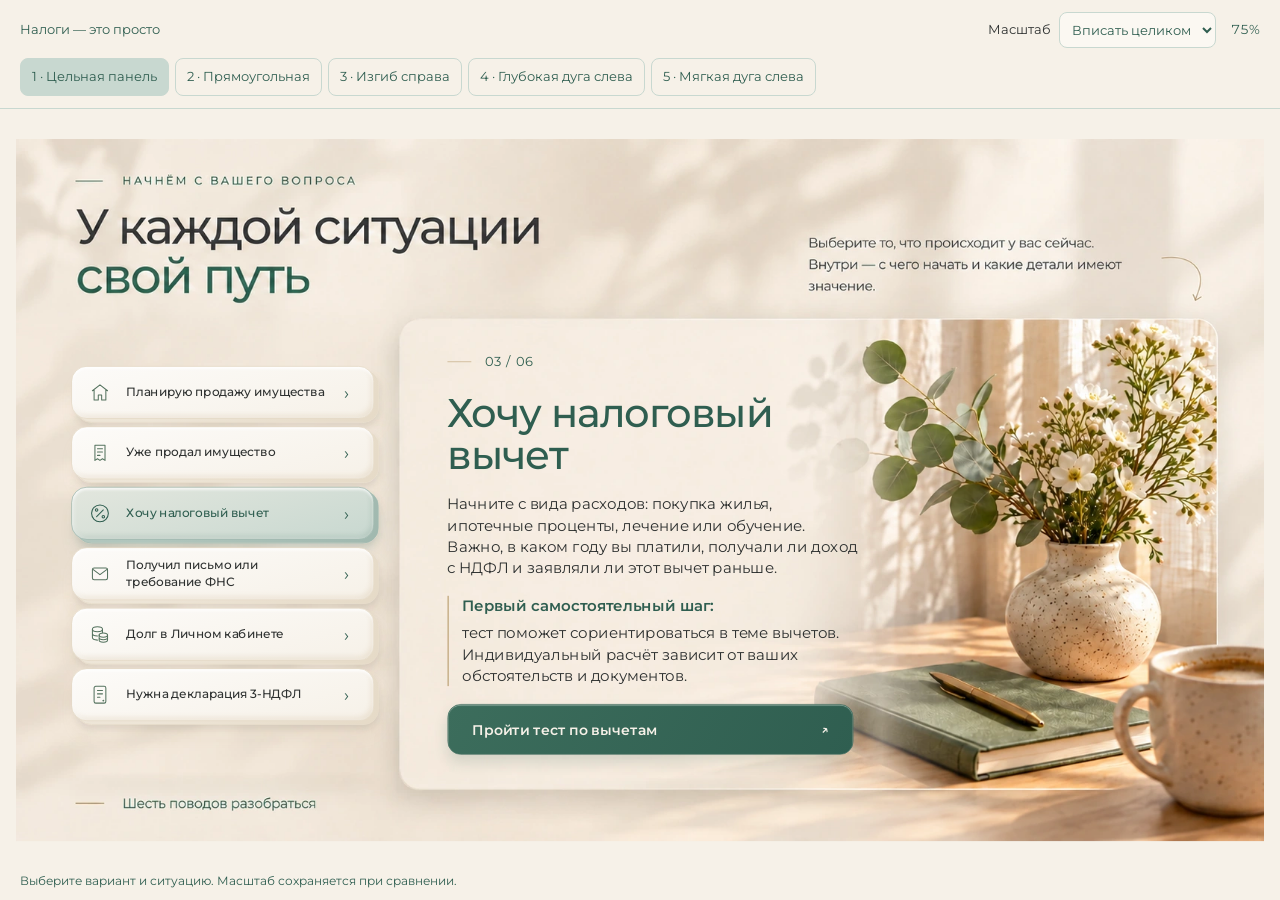
==== commit d870e8f5: "Preserve tactile buttons in browsers without color-mix support" ====
--- a/page2/index.html
+++ b/page2/index.html
@@ -1 +1 @@
-<!doctype html><html lang="ru"><head><meta charset="utf-8"><meta name="viewport" content="width=device-width,initial-scale=1"><meta name="robots" content="noindex,nofollow"><title>1 · Цельная панель · Сравнение второго экрана</title><link rel="preload" href="assets/montserrat-gallery-v2.woff2" as="font" type="font/woff2" crossorigin><script>(()=>{const v=Number(new URLSearchParams(location.search).get('v'))||1;const l=document.createElement('link');l.rel='preload';l.as='image';l.fetchPriority='high';l.href='assets/panel-'+(Number.isInteger(v)&&v>=1&&v<=5?v:1)+'-v2.webp';document.head.append(l);})();</script><link rel="stylesheet" href="assets/material-v2.css"><link rel="stylesheet" href="assets/gallery-v2.css"><script src="assets/gallery-v2.js" defer></script></head><body data-variant="4" data-composition="1" data-initial-variant="1"><header class="viewer-bar"><a href="../">Налоги — это просто</a><nav class="compositions" aria-label="Вариант панели"><a href="./?v=1" data-composition="1" aria-current="page">1 · Цельная панель</a><a href="./?v=2" data-composition="2">2 · Прямоугольная</a><a href="./?v=3" data-composition="3">3 · Изгиб справа</a><a href="./?v=4" data-composition="4">4 · Глубокая дуга слева</a><a href="./?v=5" data-composition="5">5 · Мягкая дуга слева</a></nav><div class="viewer-controls"><label for="zoom">Масштаб</label><select id="zoom" aria-label="Масштаб" data-zoom-select><option value="fit">Вписать целиком</option><option value="100">100%</option><option value="90">90%</option><option value="80">80%</option><option value="70">70%</option><option value="60">60%</option><option value="50">50%</option></select><span id="actual-scale" aria-live="off"></span></div></header><div class="viewport"><div class="scene-frame"><main id="экран-02" class="artboard"><h1 class="sr-only">У каждой ситуации свой путь</h1><img class="artwork" src="[data-uri]" width="1672" height="941" alt="" aria-hidden="true"><div class="interactive-layer"><div class="panel-side" aria-hidden="true"></div><div class="choices" role="tablist" aria-label="Выберите свою ситуацию" aria-orientation="vertical"><button class="key" type="button" id="key-0" role="tab" aria-controls="answer-0" aria-selected="false" tabindex="-1"><span class="key-face"><span class="key-icon" aria-hidden="true"><svg viewBox="0 0 24 24" fill="none" stroke="currentColor" stroke-width="1.25" stroke-linecap="round" stroke-linejoin="round" aria-hidden="true"><path d="m3 10 9-7 9 7M5 9v12h5v-6h4v6h5V9"/></svg></span><span class="key-label">Планирую продажу имущества</span><span class="key-arrow" aria-hidden="true">›</span></span></button><button class="key" type="button" id="key-1" role="tab" aria-controls="answer-1" aria-selected="false" tabindex="-1"><span class="key-face"><span class="key-icon" aria-hidden="true"><svg viewBox="0 0 24 24" fill="none" stroke="currentColor" stroke-width="1.25" stroke-linecap="round" stroke-linejoin="round" aria-hidden="true"><path d="M6 3h12v18l-3-2-3 2-3-2-3 2V3Z M9 7h6M9 11h6M9 15h3"/></svg></span><span class="key-label">Уже продал имущество</span><span class="key-arrow" aria-hidden="true">›</span></span></button><button class="key" type="button" id="key-2" role="tab" aria-controls="answer-2" aria-selected="true" tabindex="0"><span class="key-face"><span class="key-icon" aria-hidden="true"><svg viewBox="0 0 24 24" fill="none" stroke="currentColor" stroke-width="1.25" stroke-linecap="round" stroke-linejoin="round" aria-hidden="true"><circle cx="12" cy="12" r="10"/><path d="m8 16 8-8"/><circle cx="8" cy="8" r="1.5"/><circle cx="16" cy="16" r="1.5"/></svg></span><span class="key-label">Хочу налоговый вычет</span><span class="key-arrow" aria-hidden="true">›</span></span></button><button class="key" type="button" id="key-3" role="tab" aria-controls="answer-3" aria-selected="false" tabindex="-1"><span class="key-face"><span class="key-icon" aria-hidden="true"><svg viewBox="0 0 24 24" fill="none" stroke="currentColor" stroke-width="1.25" stroke-linecap="round" stroke-linejoin="round" aria-hidden="true"><rect x="3" y="5" width="18" height="14" rx="2"/><path d="m4 7 8 6 8-6"/></svg></span><span class="key-label">Получил письмо или требование ФНС</span><span class="key-arrow" aria-hidden="true">›</span></span></button><button class="key" type="button" id="key-4" role="tab" aria-controls="answer-4" aria-selected="false" tabindex="-1"><span class="key-face"><span class="key-icon" aria-hidden="true"><svg viewBox="0 0 24 24" fill="none" stroke="currentColor" stroke-width="1.25" stroke-linecap="round" stroke-linejoin="round" aria-hidden="true"><ellipse cx="9" cy="6" rx="6" ry="3"/><path d="M3 6v10c0 1.7 2.7 3 6 3M3 11c0 1.7 2.7 3 6 3M15 6v4"/><ellipse cx="16" cy="13" rx="5" ry="2.5"/><path d="M11 13v6c0 1.4 2.2 2.5 5 2.5s5-1.1 5-2.5v-6M11 16c0 1.4 2.2 2.5 5 2.5s5-1.1 5-2.5"/></svg></span><span class="key-label">Долг в Личном кабинете</span><span class="key-arrow" aria-hidden="true">›</span></span></button><button class="key" type="button" id="key-5" role="tab" aria-controls="answer-5" aria-selected="false" tabindex="-1"><span class="key-face"><span class="key-icon" aria-hidden="true"><svg viewBox="0 0 24 24" fill="none" stroke="currentColor" stroke-width="1.25" stroke-linecap="round" stroke-linejoin="round" aria-hidden="true"><rect x="5" y="2" width="14" height="20" rx="2"/><path d="M9 7h6M9 11h6M9 15h3"/><circle cx="16" cy="19" r=".5"/></svg></span><span class="key-label">Нужна декларация <span class="sx-nowrap">3-НДФЛ</span></span><span class="key-arrow" aria-hidden="true">›</span></span></button></div><article class="response" id="answer-0" role="tabpanel" aria-labelledby="key-0" tabindex="0" hidden><div class="response-inner"><span class="response-number" aria-hidden="true">01 / 06</span><h2>Планирую продажу имущества</h2><div class="response-body"><p>До сделки можно разобрать, как дата и способ приобретения имущества влияют на налог. Наследство, покупка, дарение и долевая собственность требуют разных исходных данных.</p><p class="np02-prepare"><strong>Для начала:</strong> что продаёте, как и когда получили имущество, за какую сумму планируете продать. Если сохранились документы о расходах на покупку — они тоже важны.</p><a class="np02-action" href="../" target="_blank" rel="noopener" data-open-service="consultation" data-topic="Налоги до продажи имущества">Разобрать налоги до сделки</a></div></div></article><article class="response" id="answer-1" role="tabpanel" aria-labelledby="key-1" tabindex="0" hidden><div class="response-inner"><span class="response-number" aria-hidden="true">02 / 06</span><h2>Уже продал имущество</h2><div class="response-body"><p>После продажи разбираем уже состоявшуюся сделку: возникает ли обязанность отчитаться и уплатить налог, какие расходы или вычеты можно учесть. Сам факт продажи ещё не означает, что налог обязательно есть.</p><p class="np02-prepare"><strong>Подготовьте:</strong> даты приобретения и продажи, суммы по договорам, сведения о долях и документы о покупке. Если декларация уже подавалась, сообщите об этом.</p><a class="np02-action" href="../" target="_blank" rel="noopener" data-open-service="consultation" data-topic="Разбор состоявшейся продажи">Разобрать состоявшуюся продажу</a></div></div></article><article class="response" id="answer-2" role="tabpanel" aria-labelledby="key-2" tabindex="0" ><div class="response-inner"><span class="response-number" aria-hidden="true">03 / 06</span><h2>Хочу налоговый вычет</h2><div class="response-body"><p>Начните с вида расходов: покупка жилья, ипотечные проценты, лечение или обучение. Важно, в каком году вы платили, получали ли доход с НДФЛ и заявляли ли этот вычет раньше.</p><p class="np02-prepare"><strong>Первый самостоятельный шаг:</strong> тест поможет сориентироваться в теме вычетов. Индивидуальный расчёт зависит от ваших обстоятельств и документов.</p><a class="np02-action" href="https://secret.nalog-prosto.ru/vychety/test/" target="_blank" rel="noopener noreferrer">Пройти тест по вычетам</a></div></div></article><article class="response" id="answer-3" role="tabpanel" aria-labelledby="key-3" tabindex="0" hidden><div class="response-inner"><span class="response-number" aria-hidden="true">04 / 06</span><h2>Получил письмо или требование ФНС</h2><div class="response-body"><p>Уведомление, требование, акт и решение — разные документы. Для следующего шага нужно увидеть, что именно просит инспекция, к какому периоду относится вопрос и какой срок указан в документе.</p><p class="np02-prepare"><strong>Начните с документа:</strong> укажите его название, дату получения и суть запроса. Для предметного разбора важны все страницы и приложения, а не только заголовок.</p><a class="np02-action" href="../" target="_blank" rel="noopener" data-topic="Разбор письма или требования ФНС">Обсудить разбор документа</a></div></div></article><article class="response" id="answer-4" role="tabpanel" aria-labelledby="key-4" tabindex="0" hidden><div class="response-inner"><span class="response-number" aria-hidden="true">05 / 06</span><h2>Долг в Личном кабинете</h2><div class="response-body"><p>Одна общая сумма не объясняет причину задолженности. Нужна детализация: какой налог начислен, за какой период, какие платежи учтены, есть ли пени и сообщения инспекции.</p><p class="np02-prepare"><strong>Для обращения:</strong> опишите, что не сходится с вашими расчётами, когда заметили сумму и какие оплаты уже были. Способ передачи сведений из кабинета согласуем отдельно.</p><a class="np02-action" href="../" target="_blank" rel="noopener" data-open-service="account" data-topic="Анализ задолженности в ЛК ФНС">Обсудить анализ ЛК</a></div></div></article><article class="response" id="answer-5" role="tabpanel" aria-labelledby="key-5" tabindex="0" hidden><div class="response-inner"><span class="response-number" aria-hidden="true">06 / 06</span><h2>Нужна декларация <span class="sx-nowrap">3-НДФЛ</span></h2><div class="response-body"><p>Декларация на вычет и декларация о доходе решают разные задачи. Укажите год, причину подготовки, виды доходов и вычетов. Отдельно важно, первичная это декларация или исправление уже поданной.</p><p class="np02-prepare"><strong>Не только заполнить форму:</strong> сведения в декларации должны соответствовать вашей ситуации и подтверждающим документам. Сначала определяем задачу, затем состав подготовки.</p><a class="np02-action" href="../" target="_blank" rel="noopener" data-open-service="declaration" data-topic="Подготовка декларации 3-НДФЛ">Посмотреть порядок подготовки</a></div></div></article></div></main></div></div><div class="loading" role="status"><p>Загружаем сравнение…</p><button type="button" class="retry" hidden>Повторить</button></div><footer class="viewer-note"><span>Выберите вариант и ситуацию. Масштаб сохраняется при сравнении.</span><span id="status" role="status" aria-live="polite"></span></footer><noscript><p>Для переключения вариантов включите JavaScript.</p></noscript></body></html>
+<!doctype html><html lang="ru"><head><meta charset="utf-8"><meta name="viewport" content="width=device-width,initial-scale=1"><meta name="robots" content="noindex,nofollow"><title>1 · Цельная панель · Сравнение второго экрана</title><link rel="preload" href="assets/montserrat-gallery-v2.woff2" as="font" type="font/woff2" crossorigin><script>(()=>{const v=Number(new URLSearchParams(location.search).get('v'))||1;const l=document.createElement('link');l.rel='preload';l.as='image';l.fetchPriority='high';l.href='assets/panel-'+(Number.isInteger(v)&&v>=1&&v<=5?v:1)+'-v2.webp';document.head.append(l);})();</script><link rel="stylesheet" href="assets/material-v3.css"><link rel="stylesheet" href="assets/gallery-v3.css"><script src="assets/gallery-v2.js" defer></script></head><body data-variant="4" data-composition="1" data-initial-variant="1"><header class="viewer-bar"><a href="../">Налоги — это просто</a><nav class="compositions" aria-label="Вариант панели"><a href="./?v=1" data-composition="1" aria-current="page">1 · Цельная панель</a><a href="./?v=2" data-composition="2">2 · Прямоугольная</a><a href="./?v=3" data-composition="3">3 · Изгиб справа</a><a href="./?v=4" data-composition="4">4 · Глубокая дуга слева</a><a href="./?v=5" data-composition="5">5 · Мягкая дуга слева</a></nav><div class="viewer-controls"><label for="zoom">Масштаб</label><select id="zoom" aria-label="Масштаб" data-zoom-select><option value="fit">Вписать целиком</option><option value="100">100%</option><option value="90">90%</option><option value="80">80%</option><option value="70">70%</option><option value="60">60%</option><option value="50">50%</option></select><span id="actual-scale" aria-live="off"></span></div></header><div class="viewport"><div class="scene-frame"><main id="экран-02" class="artboard"><h1 class="sr-only">У каждой ситуации свой путь</h1><img class="artwork" src="[data-uri]" width="1672" height="941" alt="" aria-hidden="true"><div class="interactive-layer"><div class="panel-side" aria-hidden="true"></div><div class="choices" role="tablist" aria-label="Выберите свою ситуацию" aria-orientation="vertical"><button class="key" type="button" id="key-0" role="tab" aria-controls="answer-0" aria-selected="false" tabindex="-1"><span class="key-face"><span class="key-icon" aria-hidden="true"><svg viewBox="0 0 24 24" fill="none" stroke="currentColor" stroke-width="1.25" stroke-linecap="round" stroke-linejoin="round" aria-hidden="true"><path d="m3 10 9-7 9 7M5 9v12h5v-6h4v6h5V9"/></svg></span><span class="key-label">Планирую продажу имущества</span><span class="key-arrow" aria-hidden="true">›</span></span></button><button class="key" type="button" id="key-1" role="tab" aria-controls="answer-1" aria-selected="false" tabindex="-1"><span class="key-face"><span class="key-icon" aria-hidden="true"><svg viewBox="0 0 24 24" fill="none" stroke="currentColor" stroke-width="1.25" stroke-linecap="round" stroke-linejoin="round" aria-hidden="true"><path d="M6 3h12v18l-3-2-3 2-3-2-3 2V3Z M9 7h6M9 11h6M9 15h3"/></svg></span><span class="key-label">Уже продал имущество</span><span class="key-arrow" aria-hidden="true">›</span></span></button><button class="key" type="button" id="key-2" role="tab" aria-controls="answer-2" aria-selected="true" tabindex="0"><span class="key-face"><span class="key-icon" aria-hidden="true"><svg viewBox="0 0 24 24" fill="none" stroke="currentColor" stroke-width="1.25" stroke-linecap="round" stroke-linejoin="round" aria-hidden="true"><circle cx="12" cy="12" r="10"/><path d="m8 16 8-8"/><circle cx="8" cy="8" r="1.5"/><circle cx="16" cy="16" r="1.5"/></svg></span><span class="key-label">Хочу налоговый вычет</span><span class="key-arrow" aria-hidden="true">›</span></span></button><button class="key" type="button" id="key-3" role="tab" aria-controls="answer-3" aria-selected="false" tabindex="-1"><span class="key-face"><span class="key-icon" aria-hidden="true"><svg viewBox="0 0 24 24" fill="none" stroke="currentColor" stroke-width="1.25" stroke-linecap="round" stroke-linejoin="round" aria-hidden="true"><rect x="3" y="5" width="18" height="14" rx="2"/><path d="m4 7 8 6 8-6"/></svg></span><span class="key-label">Получил письмо или требование ФНС</span><span class="key-arrow" aria-hidden="true">›</span></span></button><button class="key" type="button" id="key-4" role="tab" aria-controls="answer-4" aria-selected="false" tabindex="-1"><span class="key-face"><span class="key-icon" aria-hidden="true"><svg viewBox="0 0 24 24" fill="none" stroke="currentColor" stroke-width="1.25" stroke-linecap="round" stroke-linejoin="round" aria-hidden="true"><ellipse cx="9" cy="6" rx="6" ry="3"/><path d="M3 6v10c0 1.7 2.7 3 6 3M3 11c0 1.7 2.7 3 6 3M15 6v4"/><ellipse cx="16" cy="13" rx="5" ry="2.5"/><path d="M11 13v6c0 1.4 2.2 2.5 5 2.5s5-1.1 5-2.5v-6M11 16c0 1.4 2.2 2.5 5 2.5s5-1.1 5-2.5"/></svg></span><span class="key-label">Долг в Личном кабинете</span><span class="key-arrow" aria-hidden="true">›</span></span></button><button class="key" type="button" id="key-5" role="tab" aria-controls="answer-5" aria-selected="false" tabindex="-1"><span class="key-face"><span class="key-icon" aria-hidden="true"><svg viewBox="0 0 24 24" fill="none" stroke="currentColor" stroke-width="1.25" stroke-linecap="round" stroke-linejoin="round" aria-hidden="true"><rect x="5" y="2" width="14" height="20" rx="2"/><path d="M9 7h6M9 11h6M9 15h3"/><circle cx="16" cy="19" r=".5"/></svg></span><span class="key-label">Нужна декларация <span class="sx-nowrap">3-НДФЛ</span></span><span class="key-arrow" aria-hidden="true">›</span></span></button></div><article class="response" id="answer-0" role="tabpanel" aria-labelledby="key-0" tabindex="0" hidden><div class="response-inner"><span class="response-number" aria-hidden="true">01 / 06</span><h2>Планирую продажу имущества</h2><div class="response-body"><p>До сделки можно разобрать, как дата и способ приобретения имущества влияют на налог. Наследство, покупка, дарение и долевая собственность требуют разных исходных данных.</p><p class="np02-prepare"><strong>Для начала:</strong> что продаёте, как и когда получили имущество, за какую сумму планируете продать. Если сохранились документы о расходах на покупку — они тоже важны.</p><a class="np02-action" href="../" target="_blank" rel="noopener" data-open-service="consultation" data-topic="Налоги до продажи имущества">Разобрать налоги до сделки</a></div></div></article><article class="response" id="answer-1" role="tabpanel" aria-labelledby="key-1" tabindex="0" hidden><div class="response-inner"><span class="response-number" aria-hidden="true">02 / 06</span><h2>Уже продал имущество</h2><div class="response-body"><p>После продажи разбираем уже состоявшуюся сделку: возникает ли обязанность отчитаться и уплатить налог, какие расходы или вычеты можно учесть. Сам факт продажи ещё не означает, что налог обязательно есть.</p><p class="np02-prepare"><strong>Подготовьте:</strong> даты приобретения и продажи, суммы по договорам, сведения о долях и документы о покупке. Если декларация уже подавалась, сообщите об этом.</p><a class="np02-action" href="../" target="_blank" rel="noopener" data-open-service="consultation" data-topic="Разбор состоявшейся продажи">Разобрать состоявшуюся продажу</a></div></div></article><article class="response" id="answer-2" role="tabpanel" aria-labelledby="key-2" tabindex="0" ><div class="response-inner"><span class="response-number" aria-hidden="true">03 / 06</span><h2>Хочу налоговый вычет</h2><div class="response-body"><p>Начните с вида расходов: покупка жилья, ипотечные проценты, лечение или обучение. Важно, в каком году вы платили, получали ли доход с НДФЛ и заявляли ли этот вычет раньше.</p><p class="np02-prepare"><strong>Первый самостоятельный шаг:</strong> тест поможет сориентироваться в теме вычетов. Индивидуальный расчёт зависит от ваших обстоятельств и документов.</p><a class="np02-action" href="https://secret.nalog-prosto.ru/vychety/test/" target="_blank" rel="noopener noreferrer">Пройти тест по вычетам</a></div></div></article><article class="response" id="answer-3" role="tabpanel" aria-labelledby="key-3" tabindex="0" hidden><div class="response-inner"><span class="response-number" aria-hidden="true">04 / 06</span><h2>Получил письмо или требование ФНС</h2><div class="response-body"><p>Уведомление, требование, акт и решение — разные документы. Для следующего шага нужно увидеть, что именно просит инспекция, к какому периоду относится вопрос и какой срок указан в документе.</p><p class="np02-prepare"><strong>Начните с документа:</strong> укажите его название, дату получения и суть запроса. Для предметного разбора важны все страницы и приложения, а не только заголовок.</p><a class="np02-action" href="../" target="_blank" rel="noopener" data-topic="Разбор письма или требования ФНС">Обсудить разбор документа</a></div></div></article><article class="response" id="answer-4" role="tabpanel" aria-labelledby="key-4" tabindex="0" hidden><div class="response-inner"><span class="response-number" aria-hidden="true">05 / 06</span><h2>Долг в Личном кабинете</h2><div class="response-body"><p>Одна общая сумма не объясняет причину задолженности. Нужна детализация: какой налог начислен, за какой период, какие платежи учтены, есть ли пени и сообщения инспекции.</p><p class="np02-prepare"><strong>Для обращения:</strong> опишите, что не сходится с вашими расчётами, когда заметили сумму и какие оплаты уже были. Способ передачи сведений из кабинета согласуем отдельно.</p><a class="np02-action" href="../" target="_blank" rel="noopener" data-open-service="account" data-topic="Анализ задолженности в ЛК ФНС">Обсудить анализ ЛК</a></div></div></article><article class="response" id="answer-5" role="tabpanel" aria-labelledby="key-5" tabindex="0" hidden><div class="response-inner"><span class="response-number" aria-hidden="true">06 / 06</span><h2>Нужна декларация <span class="sx-nowrap">3-НДФЛ</span></h2><div class="response-body"><p>Декларация на вычет и декларация о доходе решают разные задачи. Укажите год, причину подготовки, виды доходов и вычетов. Отдельно важно, первичная это декларация или исправление уже поданной.</p><p class="np02-prepare"><strong>Не только заполнить форму:</strong> сведения в декларации должны соответствовать вашей ситуации и подтверждающим документам. Сначала определяем задачу, затем состав подготовки.</p><a class="np02-action" href="../" target="_blank" rel="noopener" data-open-service="declaration" data-topic="Подготовка декларации 3-НДФЛ">Посмотреть порядок подготовки</a></div></div></article></div></main></div></div><div class="loading" role="status"><p>Загружаем сравнение…</p><button type="button" class="retry" hidden>Повторить</button></div><footer class="viewer-note"><span>Выберите вариант и ситуацию. Масштаб сохраняется при сравнении.</span><span id="status" role="status" aria-live="polite"></span></footer><noscript><p>Для переключения вариантов включите JavaScript.</p></noscript></body></html>
--- a/page2/assets/material-v3.css
+++ b/page2/assets/material-v3.css
@@ -0,0 +1,51 @@
+@font-face{font-family:Montserrat;src:url('montserrat-gallery-v2.woff2') format('woff2');font-weight:100 900;font-display:swap}
+:root{--paper:#F6F1E8;--sage:#C8D8D0;--green:#2F5E50;--gold:#C7B08A;--ink:#2E3130;--white:#fff;--small:13px;--body:16px;--title:48px;--answer:30px;--panel-radius:20px;--panel-shadow:0 16px 48px rgba(46,49,48,0.06)}
+*{box-sizing:border-box}body{margin:0;background:var(--paper);color:var(--ink);font-family:Montserrat,Arial,sans-serif}button,a{-webkit-tap-highlight-color:transparent}button{font:inherit}a{color:var(--green)}a:focus-visible,button:focus-visible,summary:focus-visible{outline:3px solid var(--green);outline-offset:6px}[hidden]{display:none!important}
+.lab-bar{display:flex;justify-content:space-between;align-items:center;gap:24px;padding:15px 32px;border-bottom:1px solid var(--sage);font-size:var(--small);background:rgb(249.15,245.9,240.05)}.lab-bar a{text-decoration:none}.lab-nav{display:flex;gap:6px}.lab-nav a{padding:9px 13px;border:1px solid transparent;border-radius:8px}.lab-nav a[aria-current]{background:var(--green);color:var(--paper)}.lab-status{font-size:12px;color:var(--green)}
+#экран-02{max-width:1440px;margin:auto;padding:42px 64px 32px}
+#экран-02 .heading{display:grid;grid-template-columns:1fr 410px;align-items:end;gap:60px;margin-bottom:38px}
+#экран-02 .kicker{margin:0 0 17px;font-size:var(--small);letter-spacing:.12em;text-transform:uppercase;color:var(--green)}
+#экран-02 h1{font-size:var(--title);font-weight:500;line-height:1.12;letter-spacing:-.045em;margin:0}
+#экран-02 h1 span{color:var(--green)}
+#экран-02 .lead{font-size:var(--body);line-height:1.75;margin:0 0 4px;max-width:380px}
+#экран-02 .stage{position:relative;isolation:isolate;display:grid;grid-template-columns:440px minmax(0,1fr);gap:34px;min-height:570px;align-items:start}
+#экран-02 .choices{display:grid;gap:17px;padding:16px 0 20px;position:relative;z-index:2}
+#экран-02 .key{--dx:3px;--dy:3px;--radius:12px;--face-top:rgb(252.48,251.08,248.56);--face-bottom:var(--paper);--side-top:rgb(237.54,229.3,215.08);--side-bottom:rgb(229.55,218.25,199.1);--outline:rgb(230.02,218.9,200.04);--cast:0 5px 9px rgba(46,49,48,0.09),0 13px 22px rgba(199,176,138,0.1);--bevel:inset 0 1px 1px var(--white),inset -1px -1px 2px rgba(199,176,138,0.17);position:relative;isolation:isolate;width:100%;height:76px;border:0;background:transparent;color:var(--ink);padding:0;text-align:left;cursor:pointer;border-radius:var(--radius)}
+#экран-02 .key::before{content:'';position:absolute;inset:0 var(--dx) var(--dy) 0;transform:translate(var(--dx),var(--dy));border-radius:var(--radius);background:linear-gradient(120deg,var(--side-top) 30%,var(--side-bottom));box-shadow:var(--cast);border:1px solid var(--outline)}
+#экран-02 .key-face{position:absolute;inset:0 var(--dx) var(--dy) 0;display:grid;grid-template-columns:30px 1fr 16px;align-items:center;gap:19px;padding:10px 24px;border-radius:var(--radius);background:linear-gradient(165deg,var(--face-top),var(--face-bottom));border:1px solid var(--outline);box-shadow:var(--bevel);transition:transform .16s ease,filter .16s ease}
+#экран-02 .key-icon{display:flex;align-items:center;color:rgb(85,114.5,94.5)}
+#экран-02 .key-icon svg{width:27px;height:27px}
+#экран-02 .key-label{font-size:var(--body);font-weight:500;line-height:1.42}
+#экран-02 .key-arrow{color:var(--green);font-size:23px;font-weight:400}
+#экран-02 .key[aria-selected=true]{--face-top:rgb(226.68,230.5,221.92);--face-bottom:var(--sage);--side-top:rgb(177.05,197.7,188.8);--side-bottom:rgb(160.22,184.28,174.72);--outline:rgb(161.75,185.5,176);--cast:0 5px 10px rgba(47,94,80,0.15),0 16px 24px rgba(47,94,80,0.09);color:var(--green)}
+#экран-02 .key[aria-selected=true] .key-icon{color:var(--green)}
+/* Only these material parameters change between the four samples. */
+body[data-variant='2'] #экран-02 .key{--dx:8px;--dy:4px;--radius:13px;--bevel:inset 0 1px 1px var(--white),inset -2px -1px 3px rgba(199,176,138,0.19)}
+body[data-variant='2'] #экран-02 .key::before{background:linear-gradient(90deg,var(--side-top) 65%,var(--side-bottom) 98%)}
+body[data-variant='3'] #экран-02 .key{--dx:3px;--dy:6px;--radius:11px;--bevel:inset 0 1px 1px var(--white),inset 0 -2px 2px rgba(199,176,138,0.14)}
+body[data-variant='3'] #экран-02 .key::before{box-shadow:inset 0 -2px 0 rgba(255,255,255,0.4),var(--cast)}
+body[data-variant='4'] #экран-02 .key{--dx:6px;--dy:5px;--radius:21px;--bevel:inset 0 3px 4px rgba(255,255,255,0.85),inset 3px 0 6px rgba(255,255,255,0.4),inset -3px -4px 7px rgba(199,176,138,0.24)}
+body[data-variant='4'] #экран-02 .key[aria-selected=true]{--bevel:inset 0 3px 4px rgba(255,255,255,0.72),inset 3px 0 6px rgba(255,255,255,0.35),inset -3px -4px 7px rgba(47,94,80,0.13)}
+#экран-02 .photo{position:absolute;z-index:-1;inset:0 0 0 460px;margin:0;border-radius:var(--panel-radius);overflow:hidden;background:var(--paper);box-shadow:var(--panel-shadow)}
+#экран-02 .photo img{width:100%;height:100%;object-fit:cover;object-position:right center;display:block}
+#экран-02 .photo::after{content:'';position:absolute;inset:0;background:linear-gradient(90deg,var(--paper),rgba(246,241,232,0.94) 39%,transparent 76%)}
+#экран-02 .answer{position:relative;z-index:1;padding:32px 32px 30px;width:calc(100% - 212px);min-width:460px;min-height:538px;margin:16px 0;background:rgba(246,241,232,0.96);border:1px solid rgb(252.3,250.8,248.1);border-radius:var(--panel-radius);box-shadow:var(--panel-shadow)}
+#экран-02 .number{font-size:var(--small);color:var(--green);letter-spacing:.13em;display:flex;align-items:center;gap:14px}
+#экран-02 .number::before{content:'';width:26px;height:1px;background:var(--gold)}
+#экран-02 h2{font-size:var(--answer);color:var(--green);font-weight:500;line-height:1.17;letter-spacing:-.035em;margin:24px 0}
+#экран-02 .answer-body{font-size:var(--body);line-height:1.65}
+#экран-02 .answer-body p{margin:0 0 22px}
+#экран-02 .np02-prepare{border-left:2px solid var(--gold);padding-left:17px}
+#экран-02 .np02-prepare strong{display:block;color:var(--green);font-weight:600;margin-bottom:5px}
+#экран-02 .np02-action{display:flex;gap:15px;justify-content:space-between;align-items:center;text-decoration:none;color:var(--paper);background:var(--green);border-radius:10px;padding:14px 18px;font-size:14px;line-height:1.5;font-weight:500}
+#экран-02 .np02-action::after{content:'↗'}
+#экран-02 .sx-nowrap{white-space:nowrap}
+#экран-02 .foot{font-size:var(--small);color:var(--green);margin:19px 0 0}
+.variant-note{max-width:1312px;margin:0 auto;padding:0 0 24px;display:flex;justify-content:space-between;gap:32px;font-size:var(--small);line-height:1.6;color:var(--green)}
+@media(hover:hover) and (pointer:fine){#экран-02 .key:hover .key-face{transform:translate(-1px,-1px);filter:brightness(1.015)}}
+#экран-02 .key:active .key-face{transform:translate(2px,2px);filter:none}
+@media(prefers-reduced-motion:reduce){#экран-02 .key-face{transition:none}}
+@media(min-width:1441px){#экран-02{padding-top:56px}}
+@media(max-width:1250px) and (min-width:900px){#экран-02{padding-inline:36px}#экран-02 .stage{grid-template-columns:380px 1fr;gap:26px}#экран-02 .photo{left:398px}#экран-02 .answer{min-width:0;width:100%;background:rgba(246,241,232,0.95)}#экран-02 .heading{grid-template-columns:1fr 350px;gap:40px}.variant-note{padding-inline:36px}}
+@media(max-width:899px){:root{--title:35px;--answer:27px}.lab-bar{flex-wrap:wrap;padding:14px 20px;gap:12px}.lab-nav{order:3;width:100%;flex-wrap:wrap}.lab-nav a{padding:9px}.lab-status{display:none}#экран-02{padding:32px 20px}#экран-02 .heading{display:block;margin-bottom:24px}#экран-02 .lead{margin-top:23px}#экран-02 .stage{display:flex;flex-direction:column;gap:24px;min-height:0}#экран-02 .choices{width:100%;gap:16px;padding:0}#экран-02 .key{height:84px}#экран-02 .key-face{padding-inline:18px;gap:12px}#экран-02 .photo{position:relative;inset:auto;order:3;width:100%;height:200px;z-index:0}#экран-02 .photo::after{display:none}#экран-02 .answer{width:100%;min-width:0;min-height:0;margin:0;padding:25px 23px;background:rgb(247.35,243.1,235.45)}#экран-02 .np02-action{font-size:var(--body)}.variant-note{padding:0 20px 28px;display:block}.variant-note span{display:block;margin-top:10px}}
+.capture .lab-bar,.capture .variant-note{display:none}
--- a/page2/assets/gallery-v3.css
+++ b/page2/assets/gallery-v3.css
@@ -0,0 +1,53 @@
+#экран-02 .choices{position:absolute;left:74px;top:304px;width:440px;display:grid;gap:5px;padding:0;margin:0;z-index:3}
+#экран-02 .key{width:440px;height:76px}
+#экран-02 .key-face{padding:10px 24px;gap:19px}
+#экран-02 .response{position:absolute;left:563px;top:286px;width:560px;height:548px;margin:0;padding:0;color:#2E3130;z-index:2}
+#экран-02 .response[hidden]{display:none}
+#экран-02 .response-number{display:flex;align-items:center;gap:18px;height:24px;font-size:17px;line-height:24px;color:#2F5E50;letter-spacing:.08em}
+#экран-02 .response-number::before{content:'';width:32px;height:1px;background:#C7B08A}
+#экран-02 .response h2{font-size:54px;font-weight:500;line-height:1.04;letter-spacing:-.035em;color:#2F5E50;margin:29px 0 24px}
+#экран-02 .response-body{font-size:20px;line-height:1.42;font-weight:400}
+#экран-02 .response-body p{margin:0 0 23px}
+#экран-02 .response-body .np02-prepare{border-left:2px solid #C7B08A;padding-left:18px;margin:0 0 24px}
+#экран-02 .response-body .np02-prepare strong{display:block;font-weight:600;color:#2F5E50;margin-bottom:8px}
+#экран-02 .response-body .np02-action{display:flex;align-items:center;justify-content:space-between;gap:18px;width:510px;min-height:68px;padding:17px 32px;border:1px solid rgb(69.95,112.3,99.2);border-radius:18px;background:linear-gradient(120deg,#3C6D5C,#2F5E50);box-shadow:0 10px 18px rgba(47,94,80,0.16),inset 0 1px 1px #9DB8AB;color:#F6F1E8;font-size:19px;font-weight:600;line-height:1.35;text-decoration:none}
+#экран-02 .response-body .np02-action::after{content:'↗';font-size:18px}
+#экран-02 .response.dense h2{font-size:46px;margin:22px 0 20px}
+#экран-02 .response.dense .response-body{font-size:19px;line-height:1.38}
+#экран-02 .response.dense .response-body p{margin-bottom:18px}
+#экран-02 .response.dense .np02-prepare{margin-bottom:20px}
+#экран-02 .response.dense .np02-action{min-height:62px;padding-block:14px}
+#экран-02 .response.compact h2{font-size:42px;margin-top:18px;margin-bottom:18px}
+#экран-02 .response.compact .response-body{font-size:18px;line-height:1.38}
+
+html,body{margin:0;height:100%;overflow:hidden}
+body{height:100dvh;display:flex;flex-direction:column;background:#F6F1E8;color:#2E3130}
+.viewer-bar{flex:none;display:flex;flex-wrap:wrap;align-items:center;justify-content:space-between;gap:10px 20px;padding:12px 20px;border-bottom:1px solid #C8D8D0;font-size:13px;line-height:1.5}
+.viewer-bar>a{text-decoration:none}
+.compositions{display:flex;flex-wrap:wrap;gap:6px}
+.compositions a{display:block;padding:8px 11px;border:1px solid #C8D8D0;border-radius:8px;text-decoration:none;white-space:nowrap}
+.compositions a[aria-current=page]{background:#C8D8D0}
+.viewer-controls{display:flex;align-items:center;gap:8px;white-space:nowrap}
+.viewer-controls select,.retry{font:inherit;color:#2F5E50;background:#FBF8F2;border:1px solid #C8D8D0;border-radius:8px;padding:8px;cursor:pointer}
+#actual-scale{display:inline-block;min-width:4ch;text-align:right;font-variant-numeric:tabular-nums;color:#2F5E50}
+.viewport{position:relative;flex:1;min-height:0;display:flex;overflow:auto;overscroll-behavior:contain;width:calc(100% - 32px);margin:12px auto}
+.scene-frame{position:relative;flex:none;margin:auto}
+#экран-02.artboard{position:absolute;left:0;top:0;width:1672px;height:941px;max-width:none;padding:0;margin:0;transform-origin:top left;isolation:isolate;overflow:hidden;visibility:hidden}
+#экран-02.artboard.is-ready{visibility:visible}
+.artwork{position:absolute;inset:0;width:1672px;height:941px;max-width:none;z-index:-2;pointer-events:none;user-select:none}
+.panel-side{position:absolute;left:1117px;top:266px;width:11px;height:591px;border-radius:0 5px 9px 0;background:linear-gradient(90deg,#A8B4A5,#CDD3C4 56%,#E3E3D4);box-shadow:3px 2px 6px #2F5E5014;pointer-events:none;z-index:0;display:none}
+body[data-composition="2"] .panel-side,body[data-composition="4"] .panel-side,body[data-composition="5"] .panel-side{display:block}
+.loading{position:fixed;left:50%;top:50%;transform:translate(-50%,-50%);padding:18px 22px;border-radius:12px;background:#F6F1E8;color:#2F5E50;font-size:14px;box-shadow:0 5px 24px #2F5E5014;text-align:center;z-index:5}
+.loading p{margin:0}.retry{margin-top:12px}
+.viewer-note{flex:none;margin:0;padding:0 20px 10px;font-size:12px;line-height:1.5;color:#2F5E50;display:flex;flex-wrap:wrap;justify-content:space-between;gap:4px 16px}
+#status{min-height:18px}
+.sr-only{position:absolute;width:1px;height:1px;overflow:hidden;clip-path:inset(50%);white-space:nowrap}
+#экран-02 .choices{width:412px}
+#экран-02 .key{width:412px}
+body[data-composition="1"] #экран-02 .response{left:578px;width:550px}
+body[data-composition="1"] #экран-02 .np02-action{width:544px}
+body:is([data-composition="2"],[data-composition="4"],[data-composition="5"]) #экран-02 .response{left:592px;width:490px}
+body:is([data-composition="2"],[data-composition="4"],[data-composition="5"]) #экран-02 .np02-action{width:490px}
+.capture{display:block;height:auto;overflow:visible}.capture .viewer-bar,.capture .viewer-note,.capture .loading{display:none}.capture .viewport{height:941px;width:1672px;max-width:none;margin:0;display:block;overflow:hidden}.capture .scene-frame{margin:0}
+@media(max-width:1300px){.compositions{order:3;width:100%}}
+@media(max-width:700px){.viewer-bar{padding:8px 10px;gap:6px;font-size:12px}.compositions{gap:4px}.compositions a{padding:6px 8px}.viewer-controls{gap:5px}.viewer-controls select{max-width:152px;padding:6px}.viewport{width:calc(100% - 16px);margin:8px auto}.viewer-note{padding:0 10px 6px;font-size:11px}.viewer-note>span:first-child{display:none}}
